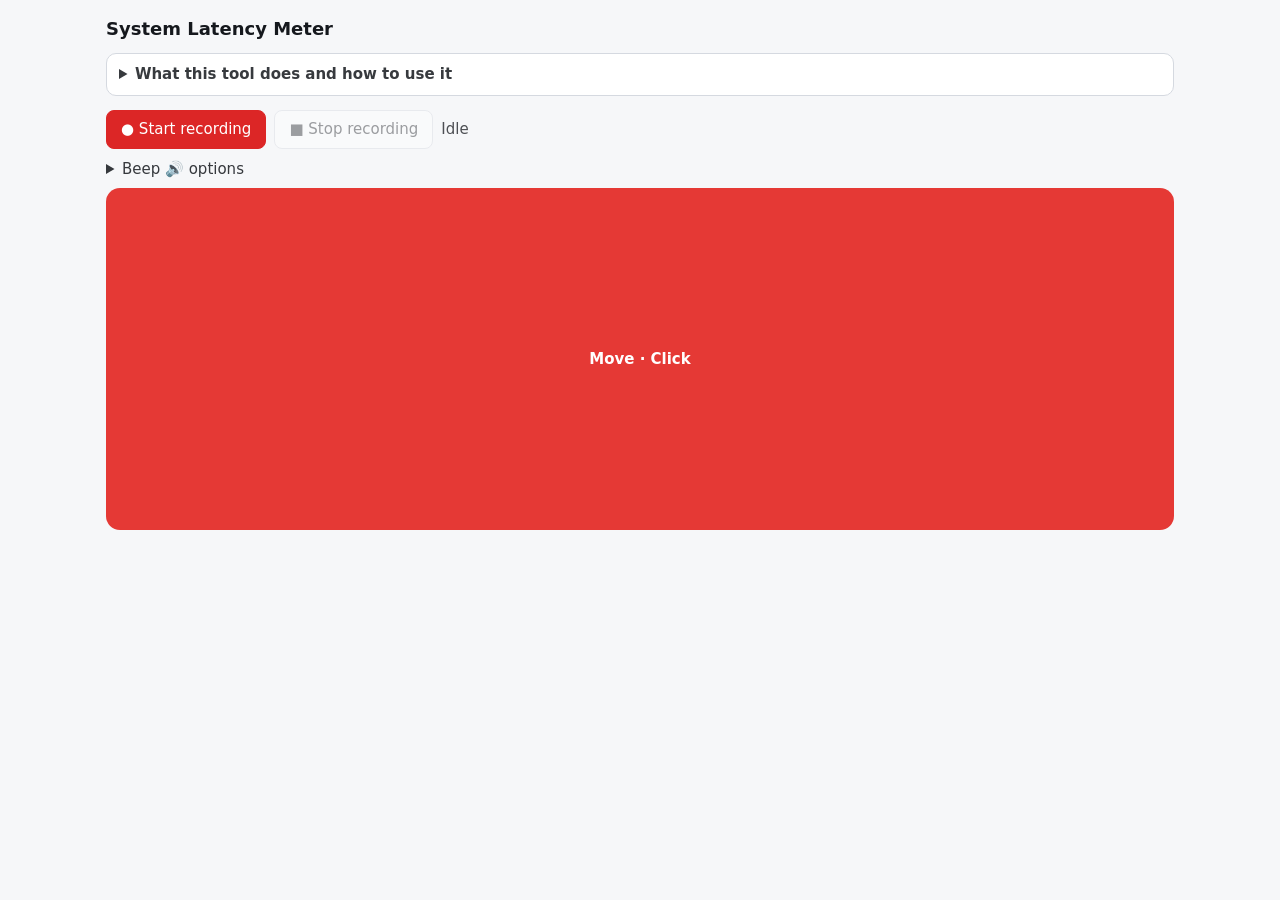
==== tools/system-latency-meter/index.html @ f1c5132c "readable code with comments" ====
<!doctype html>
<html lang="en">

<head>
  <meta charset="utf-8">
  <meta name="viewport" content="width=device-width, initial-scale=1, viewport-fit=cover">
  <title>Latency Meter</title>
  <style>
    :root {
      --bg: #f6f7f9;
      --fg: #15181d;
      --panel: #fff;
      --line: #d5d9e0;
      --wave: #1d4ed8;
      --grid: #e3e6eb;
      box-sizing: border-box;
      padding-top: env(safe-area-inset-top, 0px);
      padding-bottom: env(safe-area-inset-bottom, 0px)
    }

    @media (prefers-color-scheme:dark) {
      :root:not([data-theme="light"]) {
        --bg: #101216;
        --fg: #e8eaee;
        --panel: #181b21;
        --line: #2c313a;
        --wave: #6ea8ff;
        --grid: #242830
      }
    }

    :root[data-theme="dark"] {
      --bg: #101216;
      --fg: #e8eaee;
      --panel: #181b21;
      --line: #2c313a;
      --wave: #6ea8ff;
      --grid: #242830
    }

    * {
      box-sizing: border-box
    }

    body {
      margin: 0;
      background: var(--bg);
      color: var(--fg);
      font: 15px/1.4 system-ui, -apple-system, "Segoe UI", Roboto, sans-serif;
      padding: 16px;
      max-width: 1100px;
      margin-inline: auto
    }

    h1 {
      font-size: 18px;
      margin: 0 0 12px
    }

    .row {
      display: flex;
      flex-wrap: wrap;
      gap: 8px;
      align-items: center;
      margin: 10px 0
    }

    button {
      font: inherit;
      padding: 8px 14px;
      border-radius: 8px;
      border: 1px solid var(--line);
      background: var(--panel);
      color: var(--fg);
      cursor: pointer
    }

    button:disabled {
      opacity: .4;
      cursor: default
    }

    #rec {
      background: #dc2626;
      color: #fff;
      border-color: #dc2626
    }

    #stat {
      opacity: .75
    }

    #box {
      height: 38vh;
      min-height: 180px;
      border-radius: 14px;
      display: flex;
      align-items: center;
      justify-content: center;
      font-weight: 600;
      color: #fff;
      user-select: none;
      touch-action: none;
      cursor: crosshair;
      background: #e53935
    }

    #box[data-s=blue] {
      background: #1e66f5
    }

    #box[data-s=green] {
      background: #2e9e4a
    }

    #res {
      display: none;
      margin-top: 18px
    }

    #wrap {
      background: var(--panel);
      border: 1px solid var(--line);
      border-radius: 10px;
      overflow: hidden
    }

    #cv {
      width: 100%;
      height: 300px;
      display: block;
      touch-action: none;
      cursor: grab
    }

    #sb {
      position: relative;
      height: 16px;
      background: var(--grid);
      border-radius: 8px;
      margin-top: 8px;
      touch-action: none
    }

    #th {
      position: absolute;
      top: 0;
      bottom: 0;
      background: var(--wave);
      border-radius: 8px;
      opacity: .8;
      min-width: 14px;
      cursor: grab
    }

    #delta {
      font-size: 26px;
      font-weight: 700;
      font-variant-numeric: tabular-nums
    }

    .sm {
      opacity: .75;
      font-variant-numeric: tabular-nums
    }

    details {
      margin: 8px 0
    }

    summary {
      cursor: pointer;
      opacity: .85
    }

    #guide {
      margin: 0 0 14px;
      padding: 10px 12px;
      border: 1px solid var(--line);
      border-radius: 10px;
      background: var(--panel)
    }

    #guide summary {
      font-weight: 600
    }

    #guide p {
      margin: 10px 0
    }

    #guide ol {
      margin: 8px 0 0;
      padding-left: 24px
    }

    #guide li {
      margin: 8px 0
    }

    .advanced-note {
      margin: 6px 0 6px 8px;
      padding-left: 10px;
      border-left: 2px solid var(--line);
      color: var(--fg);
      opacity: .65;
      font-size: .94em
    }

    label {
      display: flex;
      gap: 6px;
      align-items: center
    }

    input {
      font: inherit;
      width: 90px;
      padding: 6px;
      border-radius: 6px;
      border: 1px solid var(--line);
      background: var(--panel);
      color: var(--fg)
    }
  </style>
</head>

<body>
  <h1>System Latency Meter</h1>
  <details id="guide">
    <summary>What this tool does and how to use it</summary>
    <p>This tool helps you manually measure the time from a mouse click 🖱️ to the beep 🔊 produced when the system
      registers that click. It records both sounds through your microphone. On the waveform, place <strong>M</strong> at the start of
      the <strong>M</strong>ouse click 🖱️ sound and <strong>B</strong> at the start of the <strong>B</strong>eep 🔊 sound; the result shows the elapsed time, adjusted
      for any beep 🔊 delay you set.</p>
    <ol>
      <li>Take your headset off.</li>
      <li>Place your headset's microphone as close as possible to the mouse 🖱️ button.</li>
      <li>Disable noise cancellation and similar audio processing in your microphone driver or software 
        (for example, SteelSeries GG) so the microphone picks up the mouse click 🖱️ sounds clearly.</li>
      <li>Turn up your headset volume enough for the microphone to clearly pick up the beep 🔊.</li>
      <li>Press <strong>Start recording</strong> and keep quiet.</li>
      <li>Click the large test area to trigger the beep 🔊. You can click more than once if you want to record several
        attempts.</li>
      <li>Press <strong>Stop recording</strong> to display the sound graph.</li>
      <li>Use the mouse wheel over the graph to zoom in or out. Move the yellow <strong>M</strong> bar to the beginning
        of the <strong>M</strong>ouse click 🖱️ sound, and the magenta <strong>B</strong> bar to the beginning of the <strong>B</strong>eep 🔊 sound. The
        measured latency appears below the graph.</li>
    </ol>
    <div class="advanced-note">Advanced: If the beep 🔊 is too short or long, adjust its duration in <strong>Beep 🔊
      options</strong>.</div>
    <div class="advanced-note">Advanced: If the click sound is too close to the beep 🔊, add a delay in <strong>Beep 🔊
      options</strong>. The tool subtracts this added delay from the displayed measurement.</div>
    <div class="advanced-note">Advanced: If the waveform is noisy, increase <strong>Zero sound below (% of peak)</strong>
      in <strong>Sound graph options</strong> to remove low-level microphone noise.</div>
  </details>
  <div class="row"><button id="rec">● Start recording</button><button id="stop" disabled>■ Stop recording</button><span
      id="stat">Idle</span></div>
  <details id="adv">
    <summary>Beep 🔊 options</summary>
    <div class="row">
      <label>Frequency (Hz) <input id="freq" type="number" value="2500" min="20" max="20000"></label>
      <label>Duration (ms) <input id="dur" type="number" value="80" min="1"></label>
      <label>Delay after click (ms) <input id="dly" type="number" value="0" min="0" step="any" oninput="draw()"></label>
    </div>
  </details>
  <div id="box" data-s="red">Move · Click</div>
  <div id="res">
    <div class="row"><button id="zi">Zoom +</button><button id="zo">Zoom −</button><button id="fit">Fit
        all</button><button id="play">▶ Play between bars</button>
      <span class="sm">Wheel = zoom · drag empty area = pan · drag M/B bars</span>
    </div>
    <details id="gopt">
      <summary>Sound graph options</summary>
      <div class="row">
        <label>Shift [move, click] markers (ms) <input id="moff" type="number" value="0" step="any"
            oninput="draw()"></label>
        <label>Zero sound below (% of peak) <input id="thr" type="number" value="0" min="0" max="100" step="0.1"
            oninput="applyThr()"></label>
      </div>
    </details>
    <div id="wrap"><canvas id="cv"></canvas></div>
    <div id="sb">
      <div id="th"></div>
    </div>
    <div class="row"><span id="delta">0 ms</span><span class="sm" id="info"></span></div>
    <div class="sm">Markers: green = mouse click 🖱️ (beep 🔊 command), blue = movement start, purple = scheduled beep 🔊
      (when a delay is set). The beep 🔊 should appear in the waveform after the green marker.</div>
  </div>
  <script>
    // Shortcuts for DOM lookups and keeping a value within a range.
    const byId = id => document.getElementById(id);
    const clamp = (value, min, max) => Math.min(max, Math.max(min, value));

    // Audio capture state.
    let audioContext;
    let microphoneStream;
    let recorderNode;
    let microphoneSource;
    let silentOutput;
    let audioChunks = [];
    let eventMarkers = [];
    let recordingStartTime = 0;
    let isRecording = false;

    // Recorded waveform and graph state. Marker positions are sample indexes.
    let originalSamples;
    let displayedSamples;
    let sampleCount = 0;
    let sampleRate = 48000;
    let peakAmplitude = 1;
    let visibleStart = 0;
    let visibleLength = 1;
    let mouseMarker = 0;
    let beepMarker = 0;
    let activeDrag = null;
    let previousPointerX = 0;
    let playbackSource = null;

    // Frequently used page elements.
    const testArea = byId('box');
    const canvas = byId('cv');
    const canvasContext = canvas.getContext('2d');
    const scrollbar = byId('sb');
    const scrollbarThumb = byId('th');

    // Reuse one interactive AudioContext for recording, the beep, and playback.
    const getAudioContext = () => audioContext || (
      audioContext = new AudioContext({ latencyHint: 'interactive' })
    );

    // Parse a non-negative numeric input, falling back when it is blank or invalid.
    const getNonNegativeInput = (id, fallback) => {
      const value = parseFloat(byId(id).value);
      return value >= 0 ? value : fallback;
    };

    /* ---------- test area and beep ---------- */
    let isPointerPressed = false;
    let pointerIdleTimeout;

    const setTestAreaState = state => {
      testArea.dataset.s = state;
    };

    // Convert an event timestamp into seconds relative to the recording start.
    const getRecordingTime = event =>
      audioContext.currentTime -
      (performance.now() - event.timeStamp) / 1000 -
      recordingStartTime;

    function playBeep() {
      const context = getAudioContext();
      if (context.state !== 'running') {
        context.resume();
      }

      const oscillator = context.createOscillator();
      const gain = context.createGain();
      oscillator.type = 'square';
      oscillator.frequency.value = getNonNegativeInput('freq', 2500);
      gain.gain.value = 1;
      oscillator.connect(gain).connect(context.destination);

      // Schedule the beep after the optional delay and stop it after its duration.
      const beepStartTime =
        context.currentTime + getNonNegativeInput('dly', 0) / 1000;
      oscillator.start(beepStartTime);
      oscillator.stop(
        beepStartTime + getNonNegativeInput('dur', 80) / 1000
      );
      return beepStartTime;
    }

    testArea.addEventListener('pointerdown', event => {
      isPointerPressed = true;
      testArea.setPointerCapture(event.pointerId);
      setTestAreaState('green');
      playBeep();

      if (isRecording) {
        const clickTime = getRecordingTime(event);
        const delayMs = getNonNegativeInput('dly', 0);

        eventMarkers.push({
          time: clickTime,
          color: '#22a04b',
          label: 'click'
        });

        if (delayMs > 0) {
          eventMarkers.push({
            time: clickTime + delayMs / 1000,
            color: '#a855f7',
            label: 'beep'
          });
        }
      }
    });

    const releasePointer = () => {
      isPointerPressed = false;
      clearTimeout(pointerIdleTimeout);
      setTestAreaState('red');
    };

    testArea.addEventListener('pointerup', releasePointer);
    testArea.addEventListener('pointercancel', releasePointer);
    testArea.addEventListener('pointerleave', () => {
      if (!isPointerPressed) {
        releasePointer();
      }
    });

    testArea.addEventListener('pointermove', event => {
      if (isPointerPressed) {
        return;
      }

      // Mark the first movement in each movement streak, not every pointer event.
      if (testArea.dataset.s !== 'blue' && isRecording) {
        eventMarkers.push({
          time: getRecordingTime(event),
          color: '#3b82f6',
          label: 'move'
        });
      }

      setTestAreaState('blue');
      clearTimeout(pointerIdleTimeout);
      pointerIdleTimeout = setTimeout(() => {
        if (!isPointerPressed) {
          setTestAreaState('red');
        }
      }, 120);
    });

    /* ---------- microphone recording ---------- */
    // The worklet forwards audio in chunks and flushes its final partial chunk on request.
    const recorderWorkletCode = `
      class RecorderProcessor extends AudioWorkletProcessor {
        constructor() {
          super();
          this.buffer = new Float32Array(2048);
          this.bufferLength = 0;

          this.port.onmessage = () => {
            this.port.postMessage(this.buffer.slice(0, this.bufferLength));
            this.bufferLength = 0;
          };
        }

        process(inputs) {
          const channel = inputs[0][0];
          if (!channel) {
            return true;
          }

          for (let index = 0; index < channel.length; index++) {
            this.buffer[this.bufferLength++] = channel[index];

            if (this.bufferLength === this.buffer.length) {
              this.port.postMessage(this.buffer);
              this.buffer = new Float32Array(2048);
              this.bufferLength = 0;
            }
          }

          return true;
        }
      }

      registerProcessor('r', RecorderProcessor);
    `;

    byId('rec').onclick = async () => {
      try {
        microphoneStream = await navigator.mediaDevices.getUserMedia({
          audio: {
            echoCancellation: false,
            noiseSuppression: false,
            autoGainControl: false,
            channelCount: 1
          }
        });

        const context = getAudioContext();
        await context.resume();

        microphoneSource = context.createMediaStreamSource(microphoneStream);
        silentOutput = context.createGain();
        silentOutput.gain.value = 0;
        silentOutput.connect(context.destination);

        audioChunks = [];
        eventMarkers = [];

        try {
          const workletUrl = URL.createObjectURL(
            new Blob([recorderWorkletCode], { type: 'text/javascript' })
          );
          await context.audioWorklet.addModule(workletUrl);

          recorderNode = new AudioWorkletNode(context, 'r');
          recorderNode.port.onmessage = event => {
            audioChunks.push(event.data);
          };
        } catch (_) {
          // Use ScriptProcessorNode on browsers without AudioWorklet support.
          recorderNode = context.createScriptProcessor(1024, 1, 1);
          recorderNode.onaudioprocess = event => {
            audioChunks.push(
              new Float32Array(event.inputBuffer.getChannelData(0))
            );
          };
        }

        microphoneSource.connect(recorderNode);
        recorderNode.connect(silentOutput);

        recordingStartTime = context.currentTime;
        isRecording = true;
        byId('rec').disabled = true;
        byId('stop').disabled = false;
        byId('stat').textContent = 'Recording… move / click the box';
      } catch (error) {
        byId('stat').textContent = 'Mic error: ' + error.message;
      }
    };

    byId('stop').onclick = () => {
      isRecording = false;
      byId('stop').disabled = true;
      byId('stat').textContent = 'Processing…';

      // Ask the worklet to send any audio remaining in its partial buffer.
      if (recorderNode.port) {
        recorderNode.port.postMessage('flush');
      }

      setTimeout(() => {
        microphoneSource.disconnect();
        recorderNode.disconnect();
        microphoneStream.getTracks().forEach(track => track.stop());

        // Join captured chunks into one sample array for drawing and playback.
        sampleCount = audioChunks.reduce(
          (total, chunk) => total + chunk.length,
          0
        );
        originalSamples = displayedSamples = new Float32Array(sampleCount);

        let offset = 0;
        for (const chunk of audioChunks) {
          displayedSamples.set(chunk, offset);
          offset += chunk.length;
        }

        audioChunks = [];
        sampleRate = audioContext.sampleRate;

        // Peak amplitude is used to scale the waveform and the noise threshold.
        peakAmplitude = 1e-6;
        for (let index = 0; index < sampleCount; index++) {
          const amplitude = Math.abs(displayedSamples[index]);
          if (amplitude > peakAmplitude) {
            peakAmplitude = amplitude;
          }
        }

        visibleStart = 0;
        visibleLength = Math.max(sampleCount, 1);
        mouseMarker = sampleCount * 0.25;
        beepMarker = sampleCount * 0.75;
        applyThreshold();

        byId('res').style.display = 'block';
        byId('rec').disabled = false;
        byId('stat').textContent =
          (sampleCount / sampleRate).toFixed(2) + ' s recorded';
        drawGraph();
      }, 80);
    };

    /* ---------- waveform drawing and graph controls ---------- */
    function drawGraph() {
      if (!displayedSamples) {
        return;
      }

      const pixelRatio = devicePixelRatio || 1;
      const width = canvas.clientWidth;
      const height = canvas.clientHeight;

      // Scale the backing canvas for crisp rendering on high-density displays.
      if (
        canvas.width !== Math.round(width * pixelRatio) ||
        canvas.height !== Math.round(height * pixelRatio)
      ) {
        canvas.width = Math.round(width * pixelRatio);
        canvas.height = Math.round(height * pixelRatio);
      }
      canvasContext.setTransform(pixelRatio, 0, 0, pixelRatio, 0, 0);

      const styles = getComputedStyle(document.documentElement);
      const waveColor = styles.getPropertyValue('--wave');
      const gridColor = styles.getPropertyValue('--grid');
      const textColor = styles.getPropertyValue('--fg');
      canvasContext.clearRect(0, 0, width, height);

      // Convert sample amplitudes to vertical positions in the graph.
      const samplesPerPixel = visibleLength / width;
      const amplitudeScale = (height / 2 - 1) / peakAmplitude;
      const sampleToY = sample => height / 2 - sample * amplitudeScale;

      // Choose readable time-axis tick spacing for the current zoom level.
      const millisecondsPerPixel =
        samplesPerPixel / sampleRate * 1000;
      const targetTickSpacing = millisecondsPerPixel * 90;
      const powerOfTen = 10 ** Math.floor(Math.log10(targetTickSpacing));
      const tickStep =
        [1, 2, 5, 10].find(multiplier =>
          multiplier * powerOfTen >= targetTickSpacing
        ) * powerOfTen;
      const decimalPlaces =
        tickStep < 1 ? Math.ceil(-Math.log10(tickStep)) : 0;
      const visibleStartMs = visibleStart / sampleRate * 1000;
      const visibleEndMs =
        (visibleStart + visibleLength) / sampleRate * 1000;

      canvasContext.font = '11px system-ui';
      canvasContext.textBaseline = 'bottom';
      canvasContext.lineWidth = 1;

      for (
        let tick = Math.ceil(visibleStartMs / tickStep);
        tick * tickStep <= visibleEndMs;
        tick++
      ) {
        const timeMs = tick * tickStep;
        const x = Math.round(
          (timeMs * sampleRate / 1000 - visibleStart) / samplesPerPixel
        ) + 0.5;

        canvasContext.strokeStyle = gridColor;
        canvasContext.beginPath();
        canvasContext.moveTo(x, 0);
        canvasContext.lineTo(x, height);
        canvasContext.stroke();

        canvasContext.fillStyle = textColor;
        canvasContext.globalAlpha = 0.6;
        canvasContext.fillText(
          timeMs.toFixed(decimalPlaces) + ' ms',
          x + 3,
          height - 2
        );
        canvasContext.globalAlpha = 1;
      }

      canvasContext.strokeStyle = gridColor;
      canvasContext.beginPath();
      canvasContext.moveTo(0, height / 2);
      canvasContext.lineTo(width, height / 2);
      canvasContext.stroke();

      // At wide zoom levels, draw each pixel's min/max to preserve audio peaks.
      canvasContext.strokeStyle = waveColor;
      canvasContext.fillStyle = waveColor;
      if (samplesPerPixel > 2) {
        for (let x = 0; x < width; x++) {
          const firstSample = Math.max(
            0,
            Math.floor(visibleStart + x * samplesPerPixel)
          );
          const endSample = Math.min(
            sampleCount,
            Math.floor(visibleStart + (x + 1) * samplesPerPixel)
          );
          if (endSample <= firstSample) {
            continue;
          }

          let minSample = 1e9;
          let maxSample = -1e9;
          for (let index = firstSample; index < endSample; index++) {
            const value = displayedSamples[index];
            if (value < minSample) minSample = value;
            if (value > maxSample) maxSample = value;
          }

          canvasContext.fillRect(
            x,
            sampleToY(maxSample),
            1,
            Math.max(1, sampleToY(minSample) - sampleToY(maxSample))
          );
        }
      } else {
        // At close zoom levels, draw individual sample points as a line.
        canvasContext.beginPath();
        let isFirstPoint = true;
        const endSample = Math.min(
          sampleCount - 1,
          Math.ceil(visibleStart + visibleLength)
        );

        for (
          let index = Math.max(0, Math.floor(visibleStart) - 1);
          index <= endSample;
          index++
        ) {
          const x = (index - visibleStart) / samplesPerPixel;
          const y = sampleToY(displayedSamples[index]);

          if (isFirstPoint) {
            canvasContext.moveTo(x, y);
            isFirstPoint = false;
          } else {
            canvasContext.lineTo(x, y);
          }
        }
        canvasContext.stroke();

        // Show sample dots when zoomed in far enough to inspect individual samples.
        if (samplesPerPixel < 0.25) {
          for (
            let index = Math.max(0, Math.floor(visibleStart));
            index <= endSample;
            index++
          ) {
            const x = (index - visibleStart) / samplesPerPixel;
            canvasContext.fillRect(
              x - 2,
              sampleToY(displayedSamples[index]) - 2,
              4,
              4
            );
          }
        }
      }

      // Draw movement/click event markers recorded alongside the audio.
      canvasContext.textBaseline = 'top';
      const markerOffsetMs = parseFloat(byId('moff').value) || 0;
      for (const marker of eventMarkers) {
        const x =
          ((marker.time + markerOffsetMs / 1000) * sampleRate - visibleStart) /
          samplesPerPixel;
        if (x < 0 || x > width) {
          continue;
        }

        canvasContext.strokeStyle = marker.color;
        canvasContext.fillStyle = marker.color;
        canvasContext.setLineDash([4, 3]);
        canvasContext.beginPath();
        canvasContext.moveTo(x, 0);
        canvasContext.lineTo(x, height);
        canvasContext.stroke();
        canvasContext.setLineDash([]);
        canvasContext.fillText(marker.label, x + 3, 16);
      }

      // Highlight the measured interval and draw the draggable M and B markers.
      const mouseMarkerX = (mouseMarker - visibleStart) / samplesPerPixel;
      const beepMarkerX = (beepMarker - visibleStart) / samplesPerPixel;
      canvasContext.fillStyle = '#f59e0b';
      canvasContext.globalAlpha = 0.12;
      canvasContext.fillRect(
        Math.min(mouseMarkerX, beepMarkerX),
        0,
        Math.abs(beepMarkerX - mouseMarkerX),
        height
      );
      canvasContext.globalAlpha = 1;
      canvasContext.lineWidth = 2;
      canvasContext.font = 'bold 11px system-ui';

      for (const [x, color, label] of [
        [mouseMarkerX, '#f59e0b', 'M'],
        [beepMarkerX, '#ec4899', 'B']
      ]) {
        canvasContext.strokeStyle = color;
        canvasContext.fillStyle = color;
        canvasContext.beginPath();
        canvasContext.moveTo(x, 0);
        canvasContext.lineTo(x, height);
        canvasContext.stroke();
        canvasContext.fillRect(x - 9, 0, 18, 14);
        canvasContext.fillStyle = '#000';
        canvasContext.fillText(label, x - 3, 2);
      }
      canvasContext.lineWidth = 1;

      // Report the interval after subtracting any configured beep delay.
      const elapsedMs =
        Math.abs(beepMarker - mouseMarker) / sampleRate * 1000;
      const beepDelayMs = getNonNegativeInput('dly', 0);
      byId('delta').textContent = beepDelayMs
        ? elapsedMs.toFixed(3) + ' − ' + beepDelayMs + ' = ' +
          (elapsedMs - beepDelayMs).toFixed(3) + ' ms'
        : elapsedMs.toFixed(3) + ' ms';

      byId('info').textContent =
        'M ' + (mouseMarker / sampleRate * 1000).toFixed(3) +
        ' ms · B ' + (beepMarker / sampleRate * 1000).toFixed(3) +
        ' ms · ' + sampleRate + ' Hz · view ' +
        (visibleLength / sampleRate * 1000).toFixed(2) + ' ms';

      // Reflect the visible portion of the recording in the scrollbar thumb.
      scrollbarThumb.style.left = visibleStart / sampleCount * 100 + '%';
      scrollbarThumb.style.width = visibleLength / sampleCount * 100 + '%';
    }

    // Keep the visible sample range inside the recording and redraw the graph.
    const updateView = () => {
      visibleLength = clamp(visibleLength, Math.min(20, sampleCount), sampleCount);
      visibleStart = clamp(visibleStart, 0, sampleCount - visibleLength);
      drawGraph();
    };

    // Zoom around a relative point so the sample under the pointer stays put.
    function zoomGraph(factor, anchorRatio) {
      const anchorSample = visibleStart + anchorRatio * visibleLength;
      visibleLength = clamp(
        visibleLength * factor,
        Math.min(20, sampleCount),
        sampleCount
      );
      visibleStart = anchorSample - anchorRatio * visibleLength;
      updateView();
    }

    canvas.addEventListener('wheel', event => {
      event.preventDefault();
      if (!displayedSamples) {
        return;
      }

      zoomGraph(
        event.deltaY < 0 ? 0.8 : 1.25,
        event.offsetX / canvas.clientWidth
      );
    }, { passive: false });

    canvas.addEventListener('pointerdown', event => {
      const samplesPerPixel = visibleLength / canvas.clientWidth;
      const pointerX = event.offsetX;
      canvas.setPointerCapture(event.pointerId);
      previousPointerX = pointerX;

      const distanceToMouseMarker = Math.abs(
        pointerX - (mouseMarker - visibleStart) / samplesPerPixel
      );
      const distanceToBeepMarker = Math.abs(
        pointerX - (beepMarker - visibleStart) / samplesPerPixel
      );

      // Grab a marker when nearby; otherwise pan the waveform.
      activeDrag = Math.min(distanceToMouseMarker, distanceToBeepMarker) < 10
        ? (distanceToMouseMarker <= distanceToBeepMarker ? 'mouse' : 'beep')
        : 'pan';

      if (activeDrag === 'pan') {
        canvas.style.cursor = 'grabbing';
      }
    });

    canvas.addEventListener('pointermove', event => {
      const samplesPerPixel = visibleLength / canvas.clientWidth;
      const pointerX = event.offsetX;

      if (!activeDrag) {
        const nearMarker = Math.min(
          Math.abs(pointerX - (mouseMarker - visibleStart) / samplesPerPixel),
          Math.abs(pointerX - (beepMarker - visibleStart) / samplesPerPixel)
        ) < 10;
        canvas.style.cursor = nearMarker ? 'ew-resize' : 'grab';
        return;
      }

      if (activeDrag === 'pan') {
        visibleStart -= (pointerX - previousPointerX) * samplesPerPixel;
        previousPointerX = pointerX;
        updateView();
        return;
      }

      const markerSample = clamp(
        visibleStart + pointerX * samplesPerPixel,
        0,
        sampleCount
      );
      if (activeDrag === 'mouse') {
        mouseMarker = markerSample;
      } else {
        beepMarker = markerSample;
      }
      drawGraph();
    });

    const endGraphDrag = () => {
      activeDrag = null;
      canvas.style.cursor = 'grab';
    };
    canvas.addEventListener('pointerup', endGraphDrag);
    canvas.addEventListener('pointercancel', endGraphDrag);

    byId('zi').onclick = () => zoomGraph(0.5, 0.5);
    byId('zo').onclick = () => zoomGraph(2, 0.5);
    byId('fit').onclick = () => {
      visibleStart = 0;
      visibleLength = sampleCount;
      updateView();
    };

    // Zero samples whose amplitude falls below the chosen percentage of the peak.
    function applyThreshold() {
      if (!originalSamples) {
        return;
      }

      const threshold =
        getNonNegativeInput('thr', 0) / 100 * peakAmplitude;
      displayedSamples = threshold > 0
        ? originalSamples.map(value =>
          value < threshold && value > -threshold ? 0 : value
        )
        : originalSamples;
      drawGraph();
    }

    /* ---------- horizontal scrollbar ---------- */
    let scrollbarPointerOffset = 0;
    let isScrollbarDragging = false;

    const moveScrollbarToPointer = event => {
      const bounds = scrollbar.getBoundingClientRect();
      visibleStart =
        (event.clientX - bounds.left - scrollbarPointerOffset) /
        bounds.width * sampleCount;
      updateView();
    };

    scrollbar.addEventListener('pointerdown', event => {
      isScrollbarDragging = true;
      scrollbar.setPointerCapture(event.pointerId);

      const thumbBounds = scrollbarThumb.getBoundingClientRect();
      scrollbarPointerOffset = event.target === scrollbarThumb
        ? event.clientX - thumbBounds.left
        : thumbBounds.width / 2;
      moveScrollbarToPointer(event);
    });

    scrollbar.addEventListener('pointermove', event => {
      if (isScrollbarDragging) {
        moveScrollbarToPointer(event);
      }
    });
    scrollbar.addEventListener('pointerup', () => {
      isScrollbarDragging = false;
    });

    // Redraw on layout or system color-scheme changes.
    new ResizeObserver(drawGraph).observe(canvas);
    matchMedia('(prefers-color-scheme:dark)').addEventListener(
      'change',
      drawGraph
    );

    /* ---------- playback between markers ---------- */
    byId('play').onclick = () => {
      if (playbackSource) {
        playbackSource.stop();
        return;
      }

      const firstSample = Math.floor(Math.min(mouseMarker, beepMarker));
      const endSample = Math.ceil(Math.max(mouseMarker, beepMarker));
      if (endSample - firstSample < 2) {
        return;
      }

      const context = getAudioContext();
      const buffer = context.createBuffer(
        1,
        endSample - firstSample,
        sampleRate
      );
      buffer.copyToChannel(
        displayedSamples.subarray(firstSample, endSample),
        0
      );

      const source = context.createBufferSource();
      source.buffer = buffer;
      source.connect(context.destination);
      source.onended = () => {
        playbackSource = null;
        byId('play').textContent = '▶ Play between bars';
      };

      playbackSource = source;
      byId('play').textContent = '■ Stop playback';
      context.resume();
      source.start();
    };
  </script>
</body>

</html>
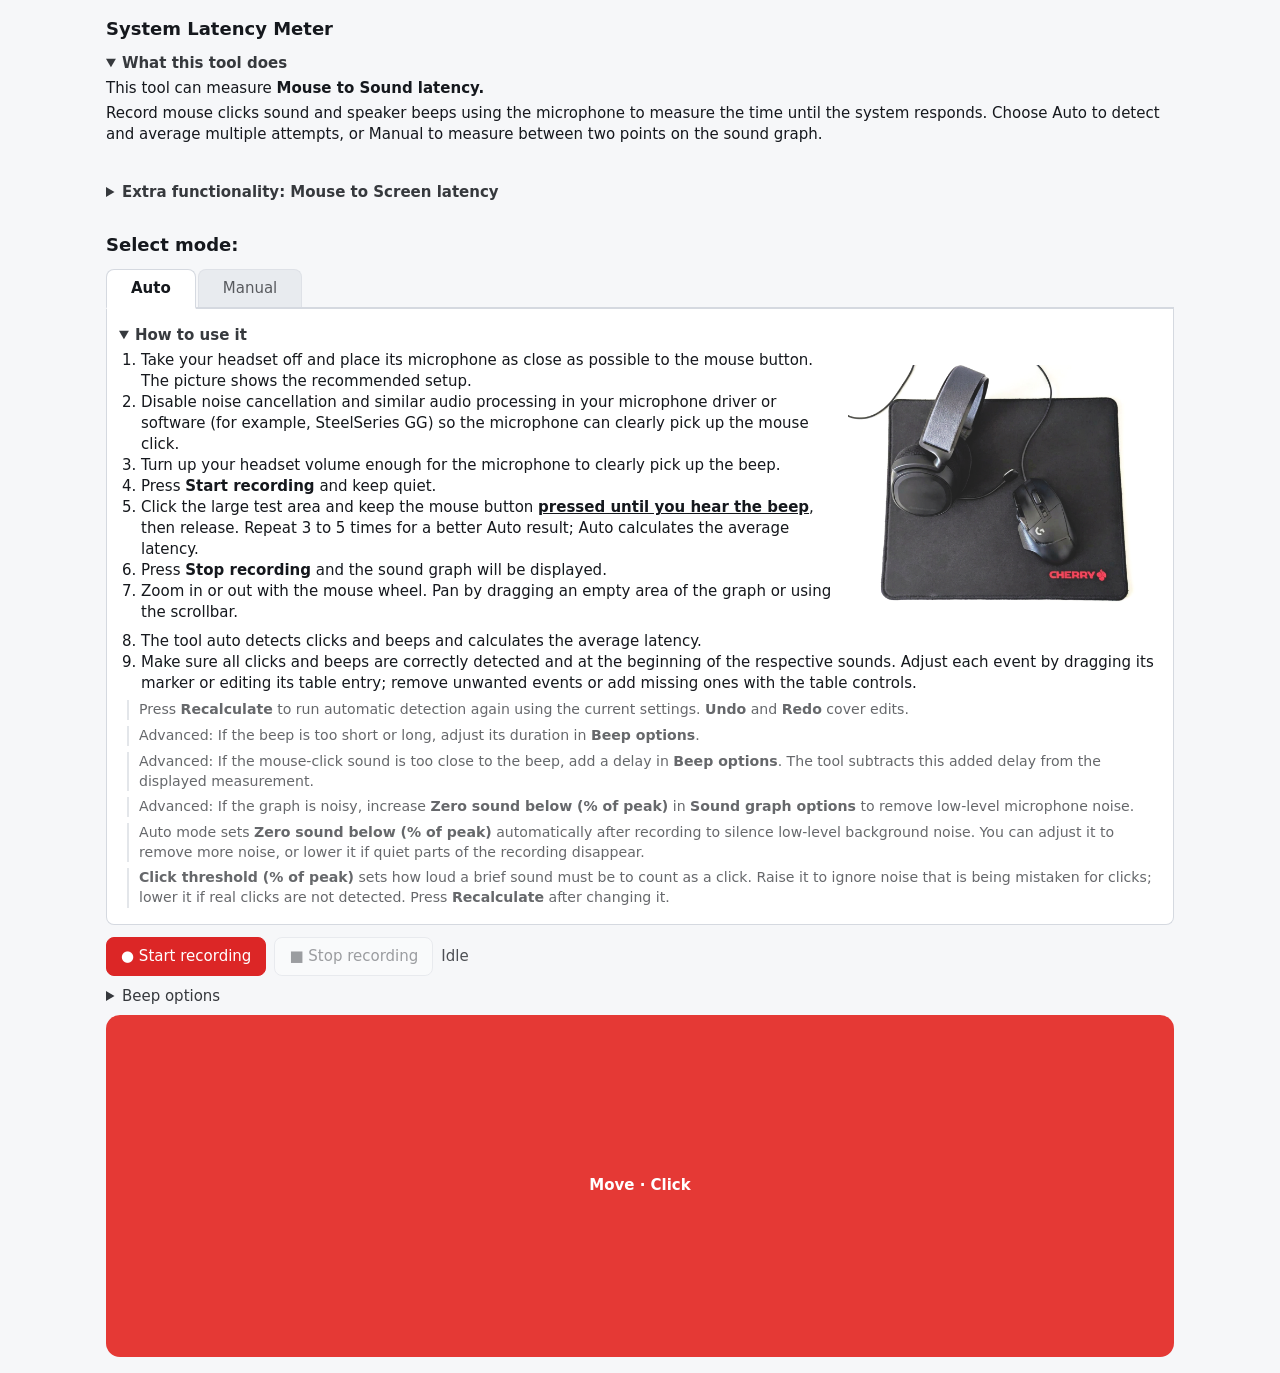
==== commit 2d11c592: "Added auto mode, and new user instructions, added extra functionality with small calculator" ====
--- a/tools/system-latency-meter/index.html
+++ b/tools/system-latency-meter/index.html
@@ -173,40 +173,6 @@
       opacity: .85
     }
 
-    #guide {
-      margin: 0 0 14px;
-      padding: 10px 12px;
-      border: 1px solid var(--line);
-      border-radius: 10px;
-      background: var(--panel)
-    }
-
-    #guide summary {
-      font-weight: 600
-    }
-
-    #guide p {
-      margin: 10px 0
-    }
-
-    #guide ol {
-      margin: 8px 0 0;
-      padding-left: 24px
-    }
-
-    #guide li {
-      margin: 8px 0
-    }
-
-    .advanced-note {
-      margin: 6px 0 6px 8px;
-      padding-left: 10px;
-      border-left: 2px solid var(--line);
-      color: var(--fg);
-      opacity: .65;
-      font-size: .94em
-    }
-
     label {
       display: flex;
       gap: 6px;
@@ -222,53 +188,293 @@
       background: var(--panel);
       color: var(--fg)
     }
+
+    /* intro text + Auto/Manual tabs */
+    h2 {
+      font-size: 15px;
+      margin: 16px 0 4px
+    }
+
+    p {
+      margin: 4px 0
+    }
+
+    ol {
+      margin: 4px 0;
+      padding-left: 22px
+    }
+
+    .advanced-note {
+      margin: 6px 0 6px 8px;
+      padding-left: 10px;
+      border-left: 2px solid var(--line);
+      opacity: .65;
+      font-size: .94em
+    }
+
+    .how-to-layout {
+      display: grid;
+      grid-template-columns: minmax(0, 1fr) minmax(180px, 30%);
+      gap: 16px;
+      align-items: center
+    }
+
+    .setup-image {
+      display: block;
+      width: 100%;
+      height: auto;
+      border-radius: 8px
+    }
+
+    @media (max-width: 600px) {
+      .how-to-layout {
+        grid-template-columns: 1fr
+      }
+
+      .setup-image {
+        max-width: 320px;
+        margin: 0 auto
+      }
+    }
+
+    .tabs {
+      display: flex;
+      align-items: flex-end;
+      gap: 2px;
+      margin: 10px 0 0;
+      border-bottom: 2px solid var(--line)
+    }
+
+    .tab {
+      border-radius: 8px 8px 0 0;
+      border-bottom: none;
+      margin-bottom: 0;
+      padding: 8px 24px;
+      background: var(--grid);
+      opacity: .7
+    }
+
+    .tabpanel {
+      border: 1px solid var(--line);
+      border-top: none;
+      border-radius: 0 0 8px 8px;
+      padding: 8px 12px;
+      background: var(--panel);
+      margin-bottom: 12px
+    }
+
+    summary b {
+      font-size: 15px
+    }
+
+    .tab[aria-selected=true] {
+      background: var(--panel);
+      opacity: 1;
+      font-weight: 600;
+      margin-bottom: -2px;
+      border-bottom: 2px solid var(--panel)
+    }
+
+    /* the body's data-mode attribute decides which parts are visible */
+    body[data-mode=auto] .manual-only,
+    body[data-mode=manual] .auto-only {
+      display: none
+    }
+
+    /* table of detected events */
+    table {
+      width: 100%;
+      border-collapse: collapse;
+      font-variant-numeric: tabular-nums;
+      margin-top: 8px
+    }
+
+    th,
+    td {
+      padding: 4px 8px;
+      border-bottom: 1px solid var(--line);
+      text-align: left
+    }
+
+    select {
+      font: inherit;
+      padding: 5px;
+      border-radius: 6px;
+      border: 1px solid var(--line);
+      background: var(--panel);
+      color: var(--fg)
+    }
+
+    .frame-calculator {
+      display: grid;
+      gap: 10px;
+      margin-top: 12px;
+      padding: 16px;
+      border: 1px solid var(--line);
+      border-radius: 10px;
+      background: var(--bg)
+    }
+
+    .frame-calculator label {
+      display: grid;
+      grid-template-columns: minmax(0, 1fr) minmax(120px, 220px);
+      gap: 16px;
+      align-items: center;
+      font-weight: 600
+    }
+
+    .frame-calculator input {
+      width: 100%;
+      min-height: 38px
+    }
+
+    .frame-calculator-actions {
+      display: flex;
+      justify-content: space-between;
+      align-items: center;
+      gap: 12px;
+      margin-top: 4px
+    }
+
+    .frame-calculator button {
+      min-height: 38px;
+      background: var(--wave);
+      color: #fff;
+      border-color: var(--wave)
+    }
+
+    #frame-result {
+      align-self: center;
+      font-size: 20px;
+      font-weight: 700;
+      font-variant-numeric: tabular-nums
+    }
+
+    #frame-speed-help {
+      display: block
+    }
+
+    @media (max-width: 480px) {
+      .frame-calculator label {
+        grid-template-columns: minmax(0, 1fr) minmax(90px, 120px);
+        gap: 8px;
+        font-size: 14px
+      }
+
+      .frame-calculator {
+        padding: 12px
+      }
+    }
   </style>
 </head>
 
-<body>
+<body data-mode="auto">
   <h1>System Latency Meter</h1>
-  <details id="guide">
-    <summary>What this tool does and how to use it</summary>
-    <p>This tool helps you manually measure the time from a mouse click 🖱️ to the beep 🔊 produced when the system
-      registers that click. It records both sounds through your microphone. On the waveform, place <strong>M</strong> at the start of
-      the <strong>M</strong>ouse click 🖱️ sound and <strong>B</strong> at the start of the <strong>B</strong>eep 🔊 sound; the result shows the elapsed time, adjusted
-      for any beep 🔊 delay you set.</p>
+  <details open>
+    <summary><b>What this tool does</b></summary>
+    <p>This tool can measure <b>Mouse to Sound latency.</b></p>
+    <p>Record mouse clicks sound and speaker beeps using the microphone to measure the time until the system responds.
+      Choose Auto to detect and average multiple attempts, or Manual to measure between two points on the sound graph.
+    </p>
+  </details>
+  <br>
+  <details close>
+    <summary><b>Extra functionality: Mouse to Screen latency</b></summary>
+    <p>This tool can be used to measure Mouse to Screen latency.</p>
+    <p>Using a high-speed camera (or a phone with slow-motion video), you can visually measure the time between the
+      mouse moving and the screen response.</p>
     <ol>
-      <li>Take your headset off.</li>
-      <li>Place your headset's microphone as close as possible to the mouse 🖱️ button.</li>
-      <li>Disable noise cancellation and similar audio processing in your microphone driver or software 
-        (for example, SteelSeries GG) so the microphone picks up the mouse click 🖱️ sounds clearly.</li>
-      <li>Turn up your headset volume enough for the microphone to clearly pick up the beep 🔊.</li>
-      <li>Press <strong>Start recording</strong> and keep quiet.</li>
-      <li>Click the large test area to trigger the beep 🔊. You can click more than once if you want to record several
-        attempts.</li>
-      <li>Press <strong>Stop recording</strong> to display the sound graph.</li>
-      <li>Use the mouse wheel over the graph to zoom in or out. Move the yellow <strong>M</strong> bar to the beginning
-        of the <strong>M</strong>ouse click 🖱️ sound, and the magenta <strong>B</strong> bar to the beginning of the <strong>B</strong>eep 🔊 sound. The
-        measured latency appears below the graph.</li>
+      <li>Record the screen with the high-speed camera while performing the mouse click.</li>
+      <li>Analyze the video frame by frame counting the frames between the mouse movement and the screen response.</li>
+      <li>Calculate the latency by dividing the number of frames by the camera's frame rate.</li>
     </ol>
-    <div class="advanced-note">Advanced: If the beep 🔊 is too short or long, adjust its duration in <strong>Beep 🔊
-      options</strong>.</div>
-    <div class="advanced-note">Advanced: If the click sound is too close to the beep 🔊, add a delay in <strong>Beep 🔊
-      options</strong>. The tool subtracts this added delay from the displayed measurement.</div>
-    <div class="advanced-note">Advanced: If the waveform is noisy, increase <strong>Zero sound below (% of peak)</strong>
-      in <strong>Sound graph options</strong> to remove low-level microphone noise.</div>
+    <div class="advanced-note">If the video is regular speed (not slow motion), enter <b>1</b> for
+      Slow-motion speed.
+    </div>
+    <div class="frame-calculator" aria-label="Mouse-to-screen latency calculator">
+      <label>Slow-motion speed (e.g. 1/8) <input id="frame-speed" type="text" value="1/8" inputmode="decimal"
+          aria-describedby="frame-speed-help"></label>
+      <label>Saved video frame rate (fps) <input id="frame-rate" type="number" value="30" min="0.001"
+          step="any"></label>
+      <label>Frames between movement and response <input id="frame-count" type="number" value="7" min="0"
+          step="any"></label>
+      <span class="sm" id="frame-speed-help">Latency (ms) = (frames ÷ saved fps) × slow-motion speed × 1000.
+        Enter 1 for regular-speed video; enter a fraction such as 1/8 for slow motion.</span>
+      <div class="frame-calculator-actions">
+        <output id="frame-result" aria-live="polite">29.167 ms</output>
+        <button id="frame-calculate" type="button">Calculate</button>
+      </div>
+    </div>
   </details>
+  <br>
+  <h1>Select mode:</h1>
+  <div class="tabs" role="tablist"><button class="tab" id="tab-auto" onclick="setMode('auto')">Auto</button><button
+      class="tab" id="tab-manual" onclick="setMode('manual')">Manual</button></div>
+  <div class="tabpanel">
+    <details open>
+      <summary><b>How to use it</b></summary>
+      <div class="how-to-layout">
+        <ol>
+          <li>Take your headset off and place its microphone as close as possible to the mouse button. The picture
+            shows the recommended setup.</li>
+          <li>Disable noise cancellation and similar audio processing in your microphone driver or software (for
+            example, SteelSeries GG) so the microphone can clearly pick up the mouse click.</li>
+          <li>Turn up your headset volume enough for the microphone to clearly pick up the beep.</li>
+          <li>Press <b>Start recording</b> and keep quiet.</li>
+          <li>Click the large test area and keep the mouse button <b><u>pressed until you hear the beep</u></b>, then
+            release.
+            Repeat 3 to 5 times for a better Auto result; Auto calculates the average latency.</li>
+          <li>Press <b>Stop recording</b> and the sound graph will be displayed.</li>
+          <li>Zoom in or out with the mouse wheel. Pan by dragging an empty area of the graph or using the
+            scrollbar.</li>
+        </ol>
+        <img class="setup-image" src="1.png" alt="Headset with its microphone positioned close to a mouse button">
+      </div>
+      <ol class="manual-only" start="8">
+        <li>Move the yellow <b>M</b> marker to the beginning of the <b>M</b>ouse click sound, then move the magenta
+          <b>B</b> marker to the beginning of the <b>B</b>eep sound. The measured latency appears below the graph.
+        </li>
+      </ol>
+      <ol class="auto-only" start="8">
+        <li>The tool auto detects clicks and beeps and calculates the average latency.</li>
+        <li>Make sure all clicks and beeps are correctly detected and at the beginning of the respective sounds.
+          Adjust each event by dragging its marker or editing its table entry; remove unwanted events or add missing
+          ones with the table controls.</li>
+      </ol>
+      <div class="advanced-note">Press <b>Recalculate</b> to run automatic detection again using the
+        current settings. <b>Undo</b> and <b>Redo</b> cover edits.
+      </div>
+      <div class="advanced-note">Advanced: If the beep is too short or long, adjust its duration in
+        <b>Beep options</b>.
+      </div>
+      <div class="advanced-note">Advanced: If the mouse-click sound is too close to the beep, add a
+        delay in <b>Beep options</b>. The tool subtracts this added delay from the displayed measurement.</div>
+      <div class="advanced-note">Advanced: If the graph is noisy, increase <b>Zero sound below (% of
+          peak)</b> in <b>Sound graph options</b> to remove low-level microphone noise.</div>
+      <div class="advanced-note auto-only">Auto mode sets <b>Zero sound below (% of peak)</b> automatically after
+        recording to silence low-level background noise. You can adjust it to remove more noise, or lower it if
+        quiet parts of the recording disappear.</div>
+      <div class="advanced-note auto-only"><b>Click threshold (% of peak)</b> sets how loud a brief sound must be
+        to count as a click. Raise it to ignore noise that is being mistaken for clicks; lower it if real clicks
+        are not detected. Press <b>Recalculate</b> after changing it.</div>
+    </details>
+  </div>
   <div class="row"><button id="rec">● Start recording</button><button id="stop" disabled>■ Stop recording</button><span
       id="stat">Idle</span></div>
   <details id="adv">
-    <summary>Beep 🔊 options</summary>
+    <summary>Beep options</summary>
     <div class="row">
       <label>Frequency (Hz) <input id="freq" type="number" value="2500" min="20" max="20000"></label>
-      <label>Duration (ms) <input id="dur" type="number" value="80" min="1"></label>
-      <label>Delay after click (ms) <input id="dly" type="number" value="0" min="0" step="any" oninput="draw()"></label>
+      <label>Duration (ms) <input id="dur" type="number" value="80" min="1" oninput="refresh()"></label>
+      <label>Delay after click (ms) <input id="dly" type="number" value="0" min="0" step="any"
+          oninput="refresh()"></label>
     </div>
   </details>
   <div id="box" data-s="red">Move · Click</div>
   <div id="res">
     <div class="row"><button id="zi">Zoom +</button><button id="zo">Zoom −</button><button id="fit">Fit
-        all</button><button id="play">▶ Play between bars</button>
-      <span class="sm">Wheel = zoom · drag empty area = pan · drag M/B bars</span>
+        all</button><button id="play" class="manual-only">▶ Play between bars</button>
+      <span class="sm">Wheel = zoom · drag empty area = pan · drag S/E bars</span>
     </div>
     <details id="gopt">
       <summary>Sound graph options</summary>
@@ -283,199 +489,172 @@
     <div id="sb">
       <div id="th"></div>
     </div>
-    <div class="row"><span id="delta">0 ms</span><span class="sm" id="info"></span></div>
-    <div class="sm">Markers: green = mouse click 🖱️ (beep 🔊 command), blue = movement start, purple = scheduled beep 🔊
-      (when a delay is set). The beep 🔊 should appear in the waveform after the green marker.</div>
+    <div class="row manual-only"><span id="delta">0 ms</span><span class="sm" id="info"></span></div>
+    <!-- Auto mode: detection settings, edit tools and the list of detected clicks and beeps -->
+    <div class="auto-only">
+      <div class="row"><label>Click threshold (% of peak) <input id="dthr" type="number" value="15" min="1"
+            max="100"></label>
+        <button onclick="recalc()">↻ Recalculate</button>
+        <button id="undo" onclick="undo()">↶ Undo</button><button id="redo" onclick="redo()">↷ Redo</button>
+        <button onclick="addEvent('click')">+ Click</button><button onclick="addEvent('beep')">+ Beep</button>
+      </div>
+      <div class="sm">Red = click (mouse down) · green = beep start, dashed line = beep end (comes from Duration, not
+        draggable). Drag a start line on the graph or edit the table. Remove a mouse-up click with ✕.</div>
+      <table>
+        <thead>
+          <tr>
+            <th>#</th>
+            <th>Event</th>
+            <th>Start (ms)</th>
+            <th>Delay after click (ms)</th>
+            <th></th>
+          </tr>
+        </thead>
+        <tbody id="rows"></tbody>
+        <tfoot id="avg"></tfoot>
+      </table>
+    </div>
+    <div class="sm">Dashed lines (shown when Delay after click is above 0): purple = click (moment the page received
+      the mouse click) · teal = scheduled beep (click + the Delay set in Beep options).</div>
   </div>
   <script>
-    // Shortcuts for DOM lookups and keeping a value within a range.
-    const byId = id => document.getElementById(id);
+    const $ = id => document.getElementById(id);
     const clamp = (value, min, max) => Math.min(max, Math.max(min, value));
 
-    // Audio capture state.
-    let audioContext;
-    let microphoneStream;
-    let recorderNode;
-    let microphoneSource;
-    let silentOutput;
-    let audioChunks = [];
-    let eventMarkers = [];
-    let recordingStartTime = 0;
-    let isRecording = false;
-
-    // Recorded waveform and graph state. Marker positions are sample indexes.
-    let originalSamples;
-    let displayedSamples;
-    let sampleCount = 0;
-    let sampleRate = 48000;
-    let peakAmplitude = 1;
-    let visibleStart = 0;
-    let visibleLength = 1;
-    let mouseMarker = 0;
-    let beepMarker = 0;
-    let activeDrag = null;
-    let previousPointerX = 0;
-    let playbackSource = null;
-
-    // Frequently used page elements.
-    const testArea = byId('box');
-    const canvas = byId('cv');
-    const canvasContext = canvas.getContext('2d');
-    const scrollbar = byId('sb');
-    const scrollbarThumb = byId('th');
-
-    // Reuse one interactive AudioContext for recording, the beep, and playback.
-    const getAudioContext = () => audioContext || (
-      audioContext = new AudioContext({ latencyHint: 'interactive' })
-    );
-
-    // Parse a non-negative numeric input, falling back when it is blank or invalid.
-    const getNonNegativeInput = (id, fallback) => {
-      const value = parseFloat(byId(id).value);
+    let ctx;
+    let stream;
+    let node;
+    let src;
+    let mute;
+    let chunks = [];
+    let marks = [];
+    let recStart = 0;
+    let recording = false;
+
+    let events = [];
+    let hist = [];
+    let future = [];
+    let evDrag = null;
+    let mode = 'auto';
+    let raw;
+    let data;
+    let N = 0;
+    let sr = 48000;
+    let peak = 1;
+    let vs = 0;
+    let vn = 1;
+    let A = 0;
+    let B = 0;
+    let drag = null;
+    let lastX = 0;
+    let playing = null;
+
+    const box = $('box');
+    const cv = $('cv');
+    const g = cv.getContext('2d');
+    const sb = $('sb');
+    const th = $('th');
+
+    const getCtx = () => ctx || (ctx = new AudioContext({ latencyHint: 'interactive' }));
+    const num = (id, fallback) => {
+      const value = parseFloat($(id).value);
       return value >= 0 ? value : fallback;
     };
 
-    /* ---------- test area and beep ---------- */
-    let isPointerPressed = false;
-    let pointerIdleTimeout;
-
-    const setTestAreaState = state => {
-      testArea.dataset.s = state;
-    };
-
-    // Convert an event timestamp into seconds relative to the recording start.
-    const getRecordingTime = event =>
-      audioContext.currentTime -
-      (performance.now() - event.timeStamp) / 1000 -
-      recordingStartTime;
-
-    function playBeep() {
-      const context = getAudioContext();
-      if (context.state !== 'running') {
-        context.resume();
-      }
+    /* ---------- test box ---------- */
+    let pressed = false, mt;
+    const setS = state => box.dataset.s = state;
+
+    // Convert the pointer event's timestamp to the recording's audio-clock timeline.
+    const evT = event =>
+      ctx.currentTime - (performance.now() - event.timeStamp) / 1000 - recStart;
+
+    function beep() {
+      const context = getCtx();
+      if (context.state !== 'running') context.resume();
 
       const oscillator = context.createOscillator();
       const gain = context.createGain();
       oscillator.type = 'square';
-      oscillator.frequency.value = getNonNegativeInput('freq', 2500);
+      oscillator.frequency.value = num('freq', 2500);
       gain.gain.value = 1;
       oscillator.connect(gain).connect(context.destination);
 
-      // Schedule the beep after the optional delay and stop it after its duration.
-      const beepStartTime =
-        context.currentTime + getNonNegativeInput('dly', 0) / 1000;
-      oscillator.start(beepStartTime);
-      oscillator.stop(
-        beepStartTime + getNonNegativeInput('dur', 80) / 1000
-      );
-      return beepStartTime;
-    }
-
-    testArea.addEventListener('pointerdown', event => {
-      isPointerPressed = true;
-      testArea.setPointerCapture(event.pointerId);
-      setTestAreaState('green');
-      playBeep();
-
-      if (isRecording) {
-        const clickTime = getRecordingTime(event);
-        const delayMs = getNonNegativeInput('dly', 0);
-
-        eventMarkers.push({
-          time: clickTime,
-          color: '#22a04b',
-          label: 'click'
-        });
-
-        if (delayMs > 0) {
-          eventMarkers.push({
-            time: clickTime + delayMs / 1000,
-            color: '#a855f7',
-            label: 'beep'
-          });
-        }
-      }
+      const start = context.currentTime + num('dly', 0) / 1000;
+      oscillator.start(start);
+      oscillator.stop(start + num('dur', 80) / 1000);
+      return start;
+    }
+
+    box.addEventListener('pointerdown', e => {
+      pressed = true;
+      box.setPointerCapture(e.pointerId);
+      setS('green');
+      beep();
+
+      if (recording) marks.push({ t: evT(e), c: '#a855f7', l: 'click' });
+    }); // Purple dashed line marks when the page received the pointer event.
+
+    const up = () => {
+      pressed = false;
+      clearTimeout(mt);
+      setS('red');
+    };
+
+    box.addEventListener('pointerup', up);
+    box.addEventListener('pointercancel', up);
+    box.addEventListener('pointerleave', () => {
+      if (!pressed) up();
     });
 
-    const releasePointer = () => {
-      isPointerPressed = false;
-      clearTimeout(pointerIdleTimeout);
-      setTestAreaState('red');
-    };
-
-    testArea.addEventListener('pointerup', releasePointer);
-    testArea.addEventListener('pointercancel', releasePointer);
-    testArea.addEventListener('pointerleave', () => {
-      if (!isPointerPressed) {
-        releasePointer();
-      }
-    });
-
-    testArea.addEventListener('pointermove', event => {
-      if (isPointerPressed) {
-        return;
-      }
-
-      // Mark the first movement in each movement streak, not every pointer event.
-      if (testArea.dataset.s !== 'blue' && isRecording) {
-        eventMarkers.push({
-          time: getRecordingTime(event),
-          color: '#3b82f6',
-          label: 'move'
-        });
-      }
-
-      setTestAreaState('blue');
-      clearTimeout(pointerIdleTimeout);
-      pointerIdleTimeout = setTimeout(() => {
-        if (!isPointerPressed) {
-          setTestAreaState('red');
-        }
+    box.addEventListener('pointermove', e => {
+      if (pressed) return;
+
+      setS('blue');
+      clearTimeout(mt);
+      mt = setTimeout(() => {
+        if (!pressed) setS('red');
       }, 120);
     });
 
-    /* ---------- microphone recording ---------- */
-    // The worklet forwards audio in chunks and flushes its final partial chunk on request.
-    const recorderWorkletCode = `
-      class RecorderProcessor extends AudioWorkletProcessor {
-        constructor() {
-          super();
-          this.buffer = new Float32Array(2048);
-          this.bufferLength = 0;
-
-          this.port.onmessage = () => {
-            this.port.postMessage(this.buffer.slice(0, this.bufferLength));
-            this.bufferLength = 0;
-          };
-        }
-
-        process(inputs) {
-          const channel = inputs[0][0];
-          if (!channel) {
-            return true;
-          }
-
-          for (let index = 0; index < channel.length; index++) {
-            this.buffer[this.bufferLength++] = channel[index];
-
-            if (this.bufferLength === this.buffer.length) {
-              this.port.postMessage(this.buffer);
-              this.buffer = new Float32Array(2048);
-              this.bufferLength = 0;
+    /* ---------- recording ---------- */
+    // Buffer audio in chunks so the main thread only receives occasional messages.
+    const WK = `
+         class RecorderProcessor extends AudioWorkletProcessor {
+            constructor() {
+               super();
+               this.buffer = new Float32Array(2048);
+               this.length = 0;
+               this.port.onmessage = () => this.flush();
             }
-          }
-
-          return true;
-        }
-      }
-
-      registerProcessor('r', RecorderProcessor);
-    `;
-
-    byId('rec').onclick = async () => {
+
+            flush() {
+               this.port.postMessage(this.buffer.slice(0, this.length));
+               this.length = 0;
+            }
+
+            process(inputs) {
+               const channel = inputs[0][0];
+               if (!channel) return true;
+
+               for (let i = 0; i < channel.length; i++) {
+                  this.buffer[this.length++] = channel[i];
+                  if (this.length === this.buffer.length) {
+                     this.port.postMessage(this.buffer);
+                     this.buffer = new Float32Array(2048);
+                     this.length = 0;
+                  }
+               }
+               return true;
+            }
+         }
+
+         registerProcessor('r', RecorderProcessor);
+      `;
+
+    $('rec').onclick = async () => {
       try {
-        microphoneStream = await navigator.mediaDevices.getUserMedia({
+        stream = await navigator.mediaDevices.getUserMedia({
           audio: {
             echoCancellation: false,
             noiseSuppression: false,
@@ -483,530 +662,738 @@
             channelCount: 1
           }
         });
-
-        const context = getAudioContext();
-        await context.resume();
-
-        microphoneSource = context.createMediaStreamSource(microphoneStream);
-        silentOutput = context.createGain();
-        silentOutput.gain.value = 0;
-        silentOutput.connect(context.destination);
-
-        audioChunks = [];
-        eventMarkers = [];
+        const c = getCtx();
+        await c.resume();
+
+        src = c.createMediaStreamSource(stream);
+        mute = c.createGain();
+        mute.gain.value = 0;
+        mute.connect(c.destination);
+        chunks = []; marks = [];
 
         try {
-          const workletUrl = URL.createObjectURL(
-            new Blob([recorderWorkletCode], { type: 'text/javascript' })
-          );
-          await context.audioWorklet.addModule(workletUrl);
-
-          recorderNode = new AudioWorkletNode(context, 'r');
-          recorderNode.port.onmessage = event => {
-            audioChunks.push(event.data);
-          };
+          await c.audioWorklet.addModule(URL.createObjectURL(new Blob([WK], { type: 'text/javascript' })));
+          node = new AudioWorkletNode(c, 'r'); node.port.onmessage = e => chunks.push(e.data);
         } catch (_) {
-          // Use ScriptProcessorNode on browsers without AudioWorklet support.
-          recorderNode = context.createScriptProcessor(1024, 1, 1);
-          recorderNode.onaudioprocess = event => {
-            audioChunks.push(
-              new Float32Array(event.inputBuffer.getChannelData(0))
-            );
-          };
-        }
-
-        microphoneSource.connect(recorderNode);
-        recorderNode.connect(silentOutput);
-
-        recordingStartTime = context.currentTime;
-        isRecording = true;
-        byId('rec').disabled = true;
-        byId('stop').disabled = false;
-        byId('stat').textContent = 'Recording… move / click the box';
-      } catch (error) {
-        byId('stat').textContent = 'Mic error: ' + error.message;
-      }
+          // Use ScriptProcessor on browsers without AudioWorklet support.
+          node = c.createScriptProcessor(1024, 1, 1); node.onaudioprocess = e => chunks.push(new Float32Array(e.inputBuffer.getChannelData(0)));
+        }
+
+        src.connect(node);
+        node.connect(mute);
+        recStart = c.currentTime;
+        recording = true;
+        $('rec').disabled = true; $('stop').disabled = false; $('stat').textContent = 'Recording… move / click the box';
+      } catch (err) { $('stat').textContent = 'Mic error: ' + err.message }
     };
 
-    byId('stop').onclick = () => {
-      isRecording = false;
-      byId('stop').disabled = true;
-      byId('stat').textContent = 'Processing…';
-
-      // Ask the worklet to send any audio remaining in its partial buffer.
-      if (recorderNode.port) {
-        recorderNode.port.postMessage('flush');
-      }
-
+    $('stop').onclick = () => {
+      recording = false;
+      $('stop').disabled = true;
+      $('stat').textContent = 'Processing…';
+
+      // Ask the worklet to send any samples left in its partial buffer.
+      if (node.port) node.port.postMessage('f');
       setTimeout(() => {
-        microphoneSource.disconnect();
-        recorderNode.disconnect();
-        microphoneStream.getTracks().forEach(track => track.stop());
-
-        // Join captured chunks into one sample array for drawing and playback.
-        sampleCount = audioChunks.reduce(
-          (total, chunk) => total + chunk.length,
-          0
-        );
-        originalSamples = displayedSamples = new Float32Array(sampleCount);
+        src.disconnect(); node.disconnect(); stream.getTracks().forEach(t => t.stop());
+        N = chunks.reduce((total, chunk) => total + chunk.length, 0);
+        raw = data = new Float32Array(N);
 
         let offset = 0;
-        for (const chunk of audioChunks) {
-          displayedSamples.set(chunk, offset);
+        for (const chunk of chunks) {
+          data.set(chunk, offset);
           offset += chunk.length;
         }
 
-        audioChunks = [];
-        sampleRate = audioContext.sampleRate;
-
-        // Peak amplitude is used to scale the waveform and the noise threshold.
-        peakAmplitude = 1e-6;
-        for (let index = 0; index < sampleCount; index++) {
-          const amplitude = Math.abs(displayedSamples[index]);
-          if (amplitude > peakAmplitude) {
-            peakAmplitude = amplitude;
-          }
-        }
-
-        visibleStart = 0;
-        visibleLength = Math.max(sampleCount, 1);
-        mouseMarker = sampleCount * 0.25;
-        beepMarker = sampleCount * 0.75;
-        applyThreshold();
-
-        byId('res').style.display = 'block';
-        byId('rec').disabled = false;
-        byId('stat').textContent =
-          (sampleCount / sampleRate).toFixed(2) + ' s recorded';
-        drawGraph();
+        chunks = [];
+        sr = ctx.sampleRate;
+        peak = 1e-6;
+        for (let i = 0; i < N; i++) {
+          const value = Math.abs(data[i]);
+          if (value > peak) peak = value;
+        }
+
+        vs = 0;
+        vn = Math.max(N, 1);
+        A = N * .25;
+        B = N * .75;
+        autoGate();
+        applyThr();
+        hist = [];
+        future = [];
+        detect();
+
+        $('res').style.display = 'block';
+        $('rec').disabled = false;
+        $('stat').textContent = (N / sr).toFixed(2) + ' s recorded';
+        draw();
       }, 80);
     };
 
-    /* ---------- waveform drawing and graph controls ---------- */
-    function drawGraph() {
-      if (!displayedSamples) {
-        return;
-      }
-
-      const pixelRatio = devicePixelRatio || 1;
-      const width = canvas.clientWidth;
-      const height = canvas.clientHeight;
-
-      // Scale the backing canvas for crisp rendering on high-density displays.
-      if (
-        canvas.width !== Math.round(width * pixelRatio) ||
-        canvas.height !== Math.round(height * pixelRatio)
-      ) {
-        canvas.width = Math.round(width * pixelRatio);
-        canvas.height = Math.round(height * pixelRatio);
-      }
-      canvasContext.setTransform(pixelRatio, 0, 0, pixelRatio, 0, 0);
+    /* ---------- graph ---------- */
+    function draw() {
+      if (!data) return;
+      const scale = devicePixelRatio || 1;
+      const width = cv.clientWidth;
+      const height = cv.clientHeight;
+
+      if (cv.width !== Math.round(width * scale) || cv.height !== Math.round(height * scale)) {
+        cv.width = Math.round(width * scale);
+        cv.height = Math.round(height * scale);
+      }
+
+      g.setTransform(scale, 0, 0, scale, 0, 0);
 
       const styles = getComputedStyle(document.documentElement);
-      const waveColor = styles.getPropertyValue('--wave');
-      const gridColor = styles.getPropertyValue('--grid');
-      const textColor = styles.getPropertyValue('--fg');
-      canvasContext.clearRect(0, 0, width, height);
-
-      // Convert sample amplitudes to vertical positions in the graph.
-      const samplesPerPixel = visibleLength / width;
-      const amplitudeScale = (height / 2 - 1) / peakAmplitude;
+      const wave = styles.getPropertyValue('--wave');
+      const grid = styles.getPropertyValue('--grid');
+      const fg = styles.getPropertyValue('--fg');
+      g.clearRect(0, 0, width, height);
+
+      const samplesPerPixel = vn / width;
+      const amplitudeScale = (height / 2 - 1) / peak;
       const sampleToY = sample => height / 2 - sample * amplitudeScale;
 
-      // Choose readable time-axis tick spacing for the current zoom level.
-      const millisecondsPerPixel =
-        samplesPerPixel / sampleRate * 1000;
-      const targetTickSpacing = millisecondsPerPixel * 90;
-      const powerOfTen = 10 ** Math.floor(Math.log10(targetTickSpacing));
-      const tickStep =
-        [1, 2, 5, 10].find(multiplier =>
-          multiplier * powerOfTen >= targetTickSpacing
-        ) * powerOfTen;
-      const decimalPlaces =
-        tickStep < 1 ? Math.ceil(-Math.log10(tickStep)) : 0;
-      const visibleStartMs = visibleStart / sampleRate * 1000;
-      const visibleEndMs =
-        (visibleStart + visibleLength) / sampleRate * 1000;
-
-      canvasContext.font = '11px system-ui';
-      canvasContext.textBaseline = 'bottom';
-      canvasContext.lineWidth = 1;
-
-      for (
-        let tick = Math.ceil(visibleStartMs / tickStep);
-        tick * tickStep <= visibleEndMs;
-        tick++
-      ) {
-        const timeMs = tick * tickStep;
-        const x = Math.round(
-          (timeMs * sampleRate / 1000 - visibleStart) / samplesPerPixel
-        ) + 0.5;
-
-        canvasContext.strokeStyle = gridColor;
-        canvasContext.beginPath();
-        canvasContext.moveTo(x, 0);
-        canvasContext.lineTo(x, height);
-        canvasContext.stroke();
-
-        canvasContext.fillStyle = textColor;
-        canvasContext.globalAlpha = 0.6;
-        canvasContext.fillText(
-          timeMs.toFixed(decimalPlaces) + ' ms',
-          x + 3,
-          height - 2
-        );
-        canvasContext.globalAlpha = 1;
-      }
-
-      canvasContext.strokeStyle = gridColor;
-      canvasContext.beginPath();
-      canvasContext.moveTo(0, height / 2);
-      canvasContext.lineTo(width, height / 2);
-      canvasContext.stroke();
-
-      // At wide zoom levels, draw each pixel's min/max to preserve audio peaks.
-      canvasContext.strokeStyle = waveColor;
-      canvasContext.fillStyle = waveColor;
+      // Choose a "nice" time-axis interval that stays readable at each zoom level.
+      const millisecondsPerPixel = samplesPerPixel / sr * 1000;
+      const targetStep = millisecondsPerPixel * 90;
+      const power = 10 ** Math.floor(Math.log10(targetStep));
+      const step = [1, 2, 5, 10].find(multiplier => multiplier * power >= targetStep) * power;
+      const decimals = step < 1 ? Math.ceil(-Math.log10(step)) : 0;
+      const startMs = vs / sr * 1000;
+      const endMs = (vs + vn) / sr * 1000;
+      g.font = '11px system-ui';
+      g.textBaseline = 'bottom';
+      g.lineWidth = 1;
+
+      for (let tick = Math.ceil(startMs / step); tick * step <= endMs; tick++) {
+        const time = tick * step;
+        const x = Math.round((time * sr / 1000 - vs) / samplesPerPixel) + .5;
+        g.strokeStyle = grid;
+        g.beginPath();
+        g.moveTo(x, 0);
+        g.lineTo(x, height);
+        g.stroke();
+
+        g.fillStyle = fg;
+        g.globalAlpha = .6;
+        g.fillText(time.toFixed(decimals) + ' ms', x + 3, height - 2);
+        g.globalAlpha = 1;
+      }
+      g.strokeStyle = grid;
+      g.beginPath();
+      g.moveTo(0, height / 2);
+      g.lineTo(width, height / 2);
+      g.stroke();
+
+      // At wide zoom levels, draw each pixel's sample range as a vertical envelope.
+      g.strokeStyle = wave;
+      g.fillStyle = wave;
       if (samplesPerPixel > 2) {
         for (let x = 0; x < width; x++) {
-          const firstSample = Math.max(
-            0,
-            Math.floor(visibleStart + x * samplesPerPixel)
-          );
-          const endSample = Math.min(
-            sampleCount,
-            Math.floor(visibleStart + (x + 1) * samplesPerPixel)
-          );
-          if (endSample <= firstSample) {
+          const firstSample = Math.max(0, Math.floor(vs + x * samplesPerPixel));
+          const endSample = Math.min(N, Math.floor(vs + (x + 1) * samplesPerPixel));
+          if (endSample <= firstSample) continue;
+
+          let min = 1e9;
+          let max = -1e9;
+          for (let i = firstSample; i < endSample; i++) {
+            const value = data[i];
+            if (value < min) min = value;
+            if (value > max) max = value;
+          }
+          g.fillRect(x, sampleToY(max), 1, Math.max(1, sampleToY(min) - sampleToY(max)));
+        }
+      } else {
+        // At close zoom levels, draw the waveform sample by sample.
+        g.beginPath();
+        let firstPoint = true;
+        const endSample = Math.min(N - 1, Math.ceil(vs + vn));
+        for (let i = Math.max(0, Math.floor(vs) - 1); i <= endSample; i++) {
+          const x = (i - vs) / samplesPerPixel;
+          const y = sampleToY(data[i]);
+          if (firstPoint) g.moveTo(x, y);
+          else g.lineTo(x, y);
+          firstPoint = false;
+        }
+        g.stroke();
+        if (samplesPerPixel < .25) {
+          for (let i = Math.max(0, Math.floor(vs)); i <= endSample; i++) {
+            g.fillRect((i - vs) / samplesPerPixel - 2, sampleToY(data[i]) - 2, 4, 4);
+          }
+        }
+      }
+
+      // Overlay pointer-event markers, detected sounds, and the manual comparison bars.
+      g.textBaseline = 'top';
+      for (const m of withDelay()) {
+        const markerOffset = (parseFloat($('moff').value) || 0) / 1000;
+        const x = ((m.t + markerOffset) * sr - vs) / samplesPerPixel;
+        if (x < 0 || x > width) continue;
+
+        g.strokeStyle = g.fillStyle = m.c;
+        g.setLineDash([4, 3]);
+        g.beginPath();
+        g.moveTo(x, 0);
+        g.lineTo(x, height);
+        g.stroke();
+        g.setLineDash([]);
+        g.fillText(m.l, x + 3, 16);
+      }
+
+      drawDetections(samplesPerPixel, width, height);
+
+      const startX = (A - vs) / samplesPerPixel;
+      const endX = (B - vs) / samplesPerPixel;
+      g.fillStyle = '#f59e0b';
+      g.globalAlpha = mode === 'manual' ? .12 : 0;
+      g.fillRect(Math.min(startX, endX), 0, Math.abs(endX - startX), height);
+      g.globalAlpha = 1;
+      g.lineWidth = 2;
+      g.font = 'bold 11px system-ui';
+
+      (mode === 'manual'
+        ? [[startX, '#f59e0b', 'S'], [endX, '#ec4899', 'E']]
+        : []
+      ).forEach(([x, color, label]) => {
+        g.strokeStyle = g.fillStyle = color;
+        g.beginPath();
+        g.moveTo(x, 0);
+        g.lineTo(x, height);
+        g.stroke();
+        g.fillRect(x - 9, 0, 18, 14);
+        g.fillStyle = '#000';
+        g.fillText(label, x - 3, 2);
+      });
+      g.lineWidth = 1;
+
+      const elapsedMs = Math.abs(B - A) / sr * 1000;
+      const delayMs = num('dly', 0);
+      $('delta').textContent = delayMs
+        ? elapsedMs.toFixed(3) + ' − ' + delayMs + ' = ' + (elapsedMs - delayMs).toFixed(3) + ' ms'
+        : elapsedMs.toFixed(3) + ' ms';
+      $('info').textContent =
+        'S ' + (A / sr * 1000).toFixed(3) + ' ms · E ' + (B / sr * 1000).toFixed(3) +
+        ' ms · ' + sr + ' Hz · view ' + (vn / sr * 1000).toFixed(2) + ' ms';
+      th.style.left = vs / N * 100 + '%'; th.style.width = vn / N * 100 + '%';
+    }
+
+    // Keep the visible sample range inside the recording after zooming or panning.
+    const view = () => {
+      vn = clamp(vn, Math.min(20, N), N);
+      vs = clamp(vs, 0, N - vn);
+      draw();
+    };
+
+    function zoom(factor, relativePosition) {
+      const anchor = vs + relativePosition * vn;
+      vn = clamp(vn * factor, Math.min(20, N), N);
+      vs = anchor - relativePosition * vn;
+      view();
+    }
+
+    cv.addEventListener('wheel', e => {
+      e.preventDefault();
+      if (!data) return;
+      zoom(e.deltaY < 0 ? .8 : 1.25, e.offsetX / cv.clientWidth);
+    }, { passive: false });
+
+    cv.addEventListener('pointerdown', e => {
+      const samplesPerPixel = vn / cv.clientWidth;
+      const x = e.offsetX;
+      cv.setPointerCapture(e.pointerId);
+      lastX = x;
+
+      const startDistance = Math.abs(x - (A - vs) / samplesPerPixel);
+      const endDistance = Math.abs(x - (B - vs) / samplesPerPixel);
+      if (mode === 'auto') {
+        evDrag = hitEvent(x, samplesPerPixel);
+        if (evDrag) {
+          snap();
+          return;
+        }
+      }
+
+      // In manual mode, grab a nearby comparison bar; otherwise drag to pan.
+      drag = mode === 'manual' && Math.min(startDistance, endDistance) < 10
+        ? (startDistance <= endDistance ? 'a' : 'b')
+        : 'pan';
+      if (drag === 'pan') cv.style.cursor = 'grabbing';
+    });
+
+    cv.addEventListener('pointermove', e => {
+      const samplesPerPixel = vn / cv.clientWidth;
+      const x = e.offsetX;
+
+      if (evDrag) {
+        moveEvent(x, samplesPerPixel);
+        return;
+      }
+
+      if (!drag) {
+        const nearEvent = mode === 'auto' && !!hitEvent(x, samplesPerPixel);
+        const nearBar = mode === 'manual' &&
+          Math.min(
+            Math.abs(x - (A - vs) / samplesPerPixel),
+            Math.abs(x - (B - vs) / samplesPerPixel)
+          ) < 10;
+        cv.style.cursor = nearEvent || nearBar ? 'ew-resize' : 'grab';
+        return;
+      }
+
+      if (drag === 'pan') {
+        vs -= (x - lastX) * samplesPerPixel;
+        lastX = x;
+        view();
+      } else {
+        const sample = clamp(vs + x * samplesPerPixel, 0, N);
+        if (drag === 'a') A = sample;
+        else B = sample;
+        draw();
+      }
+    });
+
+    const endDrag = () => {
+      drag = null;
+      if (evDrag) {
+        evDrag = null;
+        showTable();
+      }
+    };
+    cv.addEventListener('pointerup', endDrag);
+    cv.addEventListener('pointercancel', endDrag);
+
+    $('zi').onclick = () => zoom(.5, .5);
+    $('zo').onclick = () => zoom(2, .5);
+    $('fit').onclick = () => {
+      vs = 0;
+      vn = N;
+      view();
+    };
+
+    // Apply the noise gate to the original recording, then refresh detection and the graph.
+    function applyThr() {
+      if (!raw) return;
+      const threshold = num('thr', 0) / 100 * peak;
+      data = threshold > 0
+        ? raw.map(value => value < threshold && value > -threshold ? 0 : value)
+        : raw;
+      refresh();
+    }
+    /* ---------- auto mode: detect clicks and beeps in the recording ---------- */
+
+    // Switch between the Auto and Manual tabs (CSS shows/hides the matching parts of the page)
+    function setMode(m) {
+      mode = m; document.body.dataset.mode = m;
+      $('tab-auto').setAttribute('aria-selected', m === 'auto');
+      $('tab-manual').setAttribute('aria-selected', m === 'manual');
+      refresh();
+    }
+
+    // Redraw the table and the graph (events only change through detect() and the edit tools below)
+    function refresh() {
+      showTable();
+      draw();
+    }
+
+    /* ----- undo / redo: every edit first stores a copy of the event list ----- */
+    const copy = () => JSON.stringify(events);
+    function snap() {
+      hist.push(copy());
+      future = [];
+    }
+
+    function undo() {
+      if (!hist.length) return;
+      future.push(copy());
+      events = JSON.parse(hist.pop());
+      refresh();
+    }
+
+    function redo() {
+      if (!future.length) return;
+      hist.push(copy());
+      events = JSON.parse(future.pop());
+      refresh();
+    }
+
+    // "Recalculate" button: keep an undo point, then run the auto detection again
+    function recalc() {
+      snap();
+      detect();
+    }
+
+    /* Auto detection. Events are {type:'click'|'beep', a:startSample}.
+       The beep length comes from "Duration (ms)" in Beep options, so the beep end is never detected:
+       1) Beeps: build a 1 ms envelope (mean |x| per ms) and average it over one beep length. That average is
+          only high where a steady block of that length starts, so short loud clicks do not match.
+          The block must also be "sustained" (most of its ms are loud) to count as a beep.
+       2) Clicks: before each beep, look back for the last loud short spike (above the click threshold).
+          That is the mouse-DOWN click. The mouse-up click comes after the beep, so it is never picked. */
+    function detect() {
+      events = [];
+      if (!data) {
+        refresh();
+        return;
+      }
+
+      const samplesPerMs = Math.max(1, Math.round(sr / 1000));
+      const binCount = Math.floor(N / samplesPerMs);
+      const beepLengthMs = Math.max(1, Math.round(num('dur', 80)));
+      if (binCount < beepLengthMs + 2) {
+        refresh();
+        return;
+      }
+
+      // 1) envelope: mean absolute level of every millisecond
+      const envelope = new Float32Array(binCount);
+      for (let bin = 0; bin < binCount; bin++) {
+        let sum = 0;
+        for (let i = bin * samplesPerMs, end = i + samplesPerMs; i < end; i++) {
+          sum += Math.abs(data[i]);
+        }
+        envelope[bin] = sum / samplesPerMs;
+      }
+
+      // A prefix sum makes each D-bin average constant-time to calculate.
+      const prefix = new Float64Array(binCount + 1);
+      for (let bin = 0; bin < binCount; bin++) {
+        prefix[bin + 1] = prefix[bin] + envelope[bin];
+      }
+      const averageBlock = start => (prefix[start + beepLengthMs] - prefix[start]) / beepLengthMs;
+
+      let loudestBlock = 0;
+      for (let bin = 0; bin <= binCount - beepLengthMs; bin++) {
+        loudestBlock = Math.max(loudestBlock, averageBlock(bin));
+      }
+
+      // 2) beeps: walk through the recording, take blocks that are at least half as loud as the best one
+      const beeps = [];
+      for (let bin = 0; bin <= binCount - beepLengthMs;) {
+        if (averageBlock(bin) < loudestBlock * 0.5) {
+          bin++;
+          continue;
+        }
+
+        // Search ahead by at most one beep duration to align with the strongest block.
+        let bestStart = bin;
+        for (let candidate = bin; candidate <= Math.min(binCount - beepLengthMs, bin + beepLengthMs); candidate++) {
+          if (averageBlock(candidate) > averageBlock(bestStart)) bestStart = candidate;
+        }
+
+        const level = averageBlock(bestStart);
+        let loudMs = 0;
+        for (let i = bestStart; i < bestStart + beepLengthMs; i++) {
+          if (envelope[i] >= level * 0.5) loudMs++;
+        }
+
+        if (loudMs >= beepLengthMs * 0.8) {
+          let firstLoudMs = bestStart;
+          while (
+            firstLoudMs > 0 &&
+            envelope[firstLoudMs - 1] >= level * 0.5 &&
+            bestStart - firstLoudMs < beepLengthMs
+          ) {
+            firstLoudMs--;
+          }
+
+          let sample = Math.max(0, (firstLoudMs - 1) * samplesPerMs);
+          const refinementEnd = (firstLoudMs + 1) * samplesPerMs;
+          while (sample < refinementEnd && Math.abs(data[sample]) < level * 0.8) sample++;
+          beeps.push(sample);
+        }
+
+        bin = bestStart + beepLengthMs;
+      }
+
+      // 3) click before each beep: last spike above the click threshold in the time before it
+      const threshold = num('dthr', 15) / 100 * peak;
+      const quietThreshold = threshold * 0.5;
+      const spikeGap = Math.round(sr * 0.005);
+      let previousBeepEnd = 0;
+
+      for (const beepStart of beeps) {
+        const searchStart = Math.max(
+          previousBeepEnd,
+          beepStart - Math.round((num('dly', 0) + 1000) * sr / 1000)
+        );
+        const searchEnd = beepStart - samplesPerMs;
+        let spikeStart = -1;
+        let lastLoudSample = -1;
+
+        for (let sample = searchStart; sample < searchEnd; sample++) {
+          const value = Math.abs(data[sample]);
+          if (value < quietThreshold) continue;
+
+          if (spikeStart >= 0 && sample - lastLoudSample <= spikeGap) {
+            lastLoudSample = sample;
             continue;
           }
-
-          let minSample = 1e9;
-          let maxSample = -1e9;
-          for (let index = firstSample; index < endSample; index++) {
-            const value = displayedSamples[index];
-            if (value < minSample) minSample = value;
-            if (value > maxSample) maxSample = value;
+          if (value < threshold) continue;
+
+          spikeStart = sample;
+          lastLoudSample = sample;
+        }
+
+        if (spikeStart >= 0) events.push({ type: 'click', a: spikeStart });
+        events.push({ type: 'beep', a: beepStart });
+        previousBeepEnd = beepStart + beepLengthMs * samplesPerMs;
+      }
+      refresh();
+    }
+
+    /* Picks "Zero sound below (% of peak)" automatically, just above the static noise.
+       The recording is mostly quiet, so the 80th percentile of the per-millisecond peaks is the noise level;
+       the gate is set 1.5x above it (never above 25% of the peak, so clicks and beeps are never removed). */
+    function autoGate() {
+      const samplesPerMs = Math.max(1, Math.round(sr / 1000));
+      const binCount = Math.floor(N / samplesPerMs);
+      if (binCount < 10) return;
+
+      const peaks = new Float32Array(binCount);
+      for (let bin = 0; bin < binCount; bin++) {
+        let max = 0;
+        for (let i = bin * samplesPerMs, end = i + samplesPerMs; i < end; i++) {
+          const value = Math.abs(raw[i]);
+          if (value > max) max = value;
+        }
+        peaks[bin] = max;
+      }
+
+      peaks.sort(); // Typed arrays sort numerically.
+      const noise = peaks[Math.floor(binCount * 0.8)];
+      $('thr').value = Math.min(25, Math.ceil(noise * 1.5 / peak * 1000) / 10);
+    }
+
+    // Show click and scheduled-beep lines only when a delay is configured.
+    function withDelay() {
+      const delayMs = num('dly', 0);
+      if (delayMs === 0) return [];
+
+      const out = [];
+      for (const m of marks) {
+        out.push(m);
+        out.push({
+          t: m.t + delayMs / 1000,
+          c: '#0891b2',
+          l: 'delay'
+        });
+      }
+      return out;
+    }
+
+    // End of a beep in samples: always start + the selected Duration (it is not detected)
+    const beepEnd = e => e.a + num('dur', 80) * sr / 1000;
+
+    /* ----- edit tools (all store an undo point first) ----- */
+    function del(i) {
+      snap();
+      events.splice(i, 1);
+      refresh();
+    }
+
+    function addEvent(type) {
+      snap();
+      events.push({ type, a: vs + vn / 2 });
+      refresh();
+    }
+
+    function edit(i, field, value) {
+      if (field === 'type') {
+        snap();
+        events[i].type = value;
+        refresh();
+        return;
+      }
+
+      value = parseFloat(value);
+      if (isNaN(value) || value < 0) {
+        refresh();
+        return;
+      }
+
+      snap();
+      events[i].a = value * sr / 1000;
+      refresh();
+    }
+
+    // Table of all events with the delay between each click and the beep after it, and the average
+    function showTable() {
+      events.sort((p, q) => p.a - q.a);
+      let html = '';
+      let sum = 0;
+      let count = 0;
+      let min = Infinity;
+      let max = -Infinity;
+      let lastClick = null;
+
+      events.forEach((e, i) => {
+        const startMs = e.a / sr * 1000;
+        let delay = '';
+
+        if (e.type === 'click') lastClick = e;
+        else {
+          // Pair a beep with the preceding click only when it is within three seconds.
+          if (lastClick && startMs - lastClick.a / sr * 1000 < 3000) {
+            const measuredDelay = startMs - lastClick.a / sr * 1000 - num('dly', 0);
+            delay = measuredDelay.toFixed(2);
+            sum += measuredDelay;
+            count++;
+            min = Math.min(min, measuredDelay);
+            max = Math.max(max, measuredDelay);
           }
-
-          canvasContext.fillRect(
-            x,
-            sampleToY(maxSample),
-            1,
-            Math.max(1, sampleToY(minSample) - sampleToY(maxSample))
-          );
-        }
-      } else {
-        // At close zoom levels, draw individual sample points as a line.
-        canvasContext.beginPath();
-        let isFirstPoint = true;
-        const endSample = Math.min(
-          sampleCount - 1,
-          Math.ceil(visibleStart + visibleLength)
-        );
-
-        for (
-          let index = Math.max(0, Math.floor(visibleStart) - 1);
-          index <= endSample;
-          index++
-        ) {
-          const x = (index - visibleStart) / samplesPerPixel;
-          const y = sampleToY(displayedSamples[index]);
-
-          if (isFirstPoint) {
-            canvasContext.moveTo(x, y);
-            isFirstPoint = false;
-          } else {
-            canvasContext.lineTo(x, y);
-          }
-        }
-        canvasContext.stroke();
-
-        // Show sample dots when zoomed in far enough to inspect individual samples.
-        if (samplesPerPixel < 0.25) {
-          for (
-            let index = Math.max(0, Math.floor(visibleStart));
-            index <= endSample;
-            index++
-          ) {
-            const x = (index - visibleStart) / samplesPerPixel;
-            canvasContext.fillRect(
-              x - 2,
-              sampleToY(displayedSamples[index]) - 2,
-              4,
-              4
-            );
-          }
-        }
-      }
-
-      // Draw movement/click event markers recorded alongside the audio.
-      canvasContext.textBaseline = 'top';
-      const markerOffsetMs = parseFloat(byId('moff').value) || 0;
-      for (const marker of eventMarkers) {
-        const x =
-          ((marker.time + markerOffsetMs / 1000) * sampleRate - visibleStart) /
-          samplesPerPixel;
-        if (x < 0 || x > width) {
-          continue;
-        }
-
-        canvasContext.strokeStyle = marker.color;
-        canvasContext.fillStyle = marker.color;
-        canvasContext.setLineDash([4, 3]);
-        canvasContext.beginPath();
-        canvasContext.moveTo(x, 0);
-        canvasContext.lineTo(x, height);
-        canvasContext.stroke();
-        canvasContext.setLineDash([]);
-        canvasContext.fillText(marker.label, x + 3, 16);
-      }
-
-      // Highlight the measured interval and draw the draggable M and B markers.
-      const mouseMarkerX = (mouseMarker - visibleStart) / samplesPerPixel;
-      const beepMarkerX = (beepMarker - visibleStart) / samplesPerPixel;
-      canvasContext.fillStyle = '#f59e0b';
-      canvasContext.globalAlpha = 0.12;
-      canvasContext.fillRect(
-        Math.min(mouseMarkerX, beepMarkerX),
-        0,
-        Math.abs(beepMarkerX - mouseMarkerX),
-        height
-      );
-      canvasContext.globalAlpha = 1;
-      canvasContext.lineWidth = 2;
-      canvasContext.font = 'bold 11px system-ui';
-
-      for (const [x, color, label] of [
-        [mouseMarkerX, '#f59e0b', 'M'],
-        [beepMarkerX, '#ec4899', 'B']
-      ]) {
-        canvasContext.strokeStyle = color;
-        canvasContext.fillStyle = color;
-        canvasContext.beginPath();
-        canvasContext.moveTo(x, 0);
-        canvasContext.lineTo(x, height);
-        canvasContext.stroke();
-        canvasContext.fillRect(x - 9, 0, 18, 14);
-        canvasContext.fillStyle = '#000';
-        canvasContext.fillText(label, x - 3, 2);
-      }
-      canvasContext.lineWidth = 1;
-
-      // Report the interval after subtracting any configured beep delay.
-      const elapsedMs =
-        Math.abs(beepMarker - mouseMarker) / sampleRate * 1000;
-      const beepDelayMs = getNonNegativeInput('dly', 0);
-      byId('delta').textContent = beepDelayMs
-        ? elapsedMs.toFixed(3) + ' − ' + beepDelayMs + ' = ' +
-          (elapsedMs - beepDelayMs).toFixed(3) + ' ms'
-        : elapsedMs.toFixed(3) + ' ms';
-
-      byId('info').textContent =
-        'M ' + (mouseMarker / sampleRate * 1000).toFixed(3) +
-        ' ms · B ' + (beepMarker / sampleRate * 1000).toFixed(3) +
-        ' ms · ' + sampleRate + ' Hz · view ' +
-        (visibleLength / sampleRate * 1000).toFixed(2) + ' ms';
-
-      // Reflect the visible portion of the recording in the scrollbar thumb.
-      scrollbarThumb.style.left = visibleStart / sampleCount * 100 + '%';
-      scrollbarThumb.style.width = visibleLength / sampleCount * 100 + '%';
-    }
-
-    // Keep the visible sample range inside the recording and redraw the graph.
-    const updateView = () => {
-      visibleLength = clamp(visibleLength, Math.min(20, sampleCount), sampleCount);
-      visibleStart = clamp(visibleStart, 0, sampleCount - visibleLength);
-      drawGraph();
+          lastClick = null;
+        }
+
+        html += `
+               <tr>
+                  <td>${i + 1}</td>
+                  <td>
+                     <select onchange="edit(${i}, 'type', this.value)">
+                        <option${e.type === 'click' ? ' selected' : ''}>click</option>
+                        <option${e.type === 'beep' ? ' selected' : ''}>beep</option>
+                     </select>
+                  </td>
+                  <td>
+                     <input type="number" step="any" value="${startMs.toFixed(2)}"
+                        onchange="edit(${i}, 'start', this.value)">
+                  </td>
+                  <td>${delay}</td>
+                  <td><button onclick="del(${i})" title="Remove">✕</button></td>
+               </tr>`;
+      });
+
+      $('rows').innerHTML = html ||
+        '<tr><td colspan="5">Nothing detected. Lower the click threshold, check the beep length, then press Recalculate.</td></tr>';
+      $('avg').innerHTML = count
+        ? `<tr><th colspan="3">Average of ${count} (min ${min.toFixed(2)}, max ${max.toFixed(2)})</th><th>${(sum / count).toFixed(2)} ms</th><th></th></tr>`
+        : '';
+      $('undo').disabled = !hist.length;
+      $('redo').disabled = !future.length;
+    }
+
+    /* ----- dragging events on the graph (only the start line can be dragged) ----- */
+    function hitEvent(x, spp) {
+      for (const e of events) {
+        if (Math.abs(x - (e.a - vs) / spp) < 8) return { e };
+      }
+      return null;
+    }
+
+    function moveEvent(x, spp) {
+      evDrag.e.a = clamp(vs + x * spp, 0, N);
+      draw();
+    }
+
+    // Draws detected clicks (red) and beeps (green) on the graph; called from draw()
+    function drawDetections(samplesPerPixel, width, height) {
+      if (mode !== 'auto') return;
+
+      g.save();
+      g.font = 'bold 11px system-ui';
+      g.textBaseline = 'top';
+      for (const e of events) {
+        const startX = (e.a - vs) / samplesPerPixel;
+        const endX = e.type === 'beep'
+          ? (beepEnd(e) - vs) / samplesPerPixel
+          : startX;
+        if (endX < 0 || startX > width) continue;
+
+        g.fillStyle = g.strokeStyle = e.type === 'beep' ? '#16a34a' : '#ef4444';
+        if (e.type === 'beep') {
+          g.globalAlpha = .15;
+          g.fillRect(startX, 0, Math.max(1, endX - startX), height);
+          g.globalAlpha = 1;
+          g.lineWidth = 1;
+          g.setLineDash([5, 4]);
+          g.beginPath();
+          g.moveTo(endX, 0);
+          g.lineTo(endX, height);
+          g.stroke();
+          g.setLineDash([]);
+        }
+
+        g.fillRect(startX, 0, 2, height);
+        g.fillText(e.type, startX + 4, 30);
+      }
+      g.restore();
+    }
+
+    // Drag the viewport handle, or click the track to center the viewport there.
+    let off = 0, sdrag = false;
+    const sbMove = e => {
+      const bounds = sb.getBoundingClientRect();
+      vs = (e.clientX - bounds.left - off) / bounds.width * N;
+      view();
     };
 
-    // Zoom around a relative point so the sample under the pointer stays put.
-    function zoomGraph(factor, anchorRatio) {
-      const anchorSample = visibleStart + anchorRatio * visibleLength;
-      visibleLength = clamp(
-        visibleLength * factor,
-        Math.min(20, sampleCount),
-        sampleCount
-      );
-      visibleStart = anchorSample - anchorRatio * visibleLength;
-      updateView();
-    }
-
-    canvas.addEventListener('wheel', event => {
-      event.preventDefault();
-      if (!displayedSamples) {
+    sb.addEventListener('pointerdown', e => {
+      sdrag = true;
+      sb.setPointerCapture(e.pointerId);
+      const thumbBounds = th.getBoundingClientRect();
+      off = e.target === th ? e.clientX - thumbBounds.left : thumbBounds.width / 2;
+      sbMove(e);
+    });
+    sb.addEventListener('pointermove', e => {
+      if (sdrag) sbMove(e);
+    });
+    sb.addEventListener('pointerup', () => sdrag = false);
+    new ResizeObserver(draw).observe(cv);
+    matchMedia('(prefers-color-scheme:dark)').addEventListener('change', draw);
+    setMode('auto');
+
+    /* ---------- playback ---------- */
+    $('play').onclick = () => {
+      if (playing) {
+        playing.stop();
         return;
       }
 
-      zoomGraph(
-        event.deltaY < 0 ? 0.8 : 1.25,
-        event.offsetX / canvas.clientWidth
-      );
-    }, { passive: false });
-
-    canvas.addEventListener('pointerdown', event => {
-      const samplesPerPixel = visibleLength / canvas.clientWidth;
-      const pointerX = event.offsetX;
-      canvas.setPointerCapture(event.pointerId);
-      previousPointerX = pointerX;
-
-      const distanceToMouseMarker = Math.abs(
-        pointerX - (mouseMarker - visibleStart) / samplesPerPixel
-      );
-      const distanceToBeepMarker = Math.abs(
-        pointerX - (beepMarker - visibleStart) / samplesPerPixel
-      );
-
-      // Grab a marker when nearby; otherwise pan the waveform.
-      activeDrag = Math.min(distanceToMouseMarker, distanceToBeepMarker) < 10
-        ? (distanceToMouseMarker <= distanceToBeepMarker ? 'mouse' : 'beep')
-        : 'pan';
-
-      if (activeDrag === 'pan') {
-        canvas.style.cursor = 'grabbing';
-      }
-    });
-
-    canvas.addEventListener('pointermove', event => {
-      const samplesPerPixel = visibleLength / canvas.clientWidth;
-      const pointerX = event.offsetX;
-
-      if (!activeDrag) {
-        const nearMarker = Math.min(
-          Math.abs(pointerX - (mouseMarker - visibleStart) / samplesPerPixel),
-          Math.abs(pointerX - (beepMarker - visibleStart) / samplesPerPixel)
-        ) < 10;
-        canvas.style.cursor = nearMarker ? 'ew-resize' : 'grab';
-        return;
-      }
-
-      if (activeDrag === 'pan') {
-        visibleStart -= (pointerX - previousPointerX) * samplesPerPixel;
-        previousPointerX = pointerX;
-        updateView();
-        return;
-      }
-
-      const markerSample = clamp(
-        visibleStart + pointerX * samplesPerPixel,
-        0,
-        sampleCount
-      );
-      if (activeDrag === 'mouse') {
-        mouseMarker = markerSample;
-      } else {
-        beepMarker = markerSample;
-      }
-      drawGraph();
-    });
-
-    const endGraphDrag = () => {
-      activeDrag = null;
-      canvas.style.cursor = 'grab';
-    };
-    canvas.addEventListener('pointerup', endGraphDrag);
-    canvas.addEventListener('pointercancel', endGraphDrag);
-
-    byId('zi').onclick = () => zoomGraph(0.5, 0.5);
-    byId('zo').onclick = () => zoomGraph(2, 0.5);
-    byId('fit').onclick = () => {
-      visibleStart = 0;
-      visibleLength = sampleCount;
-      updateView();
-    };
-
-    // Zero samples whose amplitude falls below the chosen percentage of the peak.
-    function applyThreshold() {
-      if (!originalSamples) {
-        return;
-      }
-
-      const threshold =
-        getNonNegativeInput('thr', 0) / 100 * peakAmplitude;
-      displayedSamples = threshold > 0
-        ? originalSamples.map(value =>
-          value < threshold && value > -threshold ? 0 : value
-        )
-        : originalSamples;
-      drawGraph();
-    }
-
-    /* ---------- horizontal scrollbar ---------- */
-    let scrollbarPointerOffset = 0;
-    let isScrollbarDragging = false;
-
-    const moveScrollbarToPointer = event => {
-      const bounds = scrollbar.getBoundingClientRect();
-      visibleStart =
-        (event.clientX - bounds.left - scrollbarPointerOffset) /
-        bounds.width * sampleCount;
-      updateView();
-    };
-
-    scrollbar.addEventListener('pointerdown', event => {
-      isScrollbarDragging = true;
-      scrollbar.setPointerCapture(event.pointerId);
-
-      const thumbBounds = scrollbarThumb.getBoundingClientRect();
-      scrollbarPointerOffset = event.target === scrollbarThumb
-        ? event.clientX - thumbBounds.left
-        : thumbBounds.width / 2;
-      moveScrollbarToPointer(event);
-    });
-
-    scrollbar.addEventListener('pointermove', event => {
-      if (isScrollbarDragging) {
-        moveScrollbarToPointer(event);
-      }
-    });
-    scrollbar.addEventListener('pointerup', () => {
-      isScrollbarDragging = false;
-    });
-
-    // Redraw on layout or system color-scheme changes.
-    new ResizeObserver(drawGraph).observe(canvas);
-    matchMedia('(prefers-color-scheme:dark)').addEventListener(
-      'change',
-      drawGraph
-    );
-
-    /* ---------- playback between markers ---------- */
-    byId('play').onclick = () => {
-      if (playbackSource) {
-        playbackSource.stop();
-        return;
-      }
-
-      const firstSample = Math.floor(Math.min(mouseMarker, beepMarker));
-      const endSample = Math.ceil(Math.max(mouseMarker, beepMarker));
-      if (endSample - firstSample < 2) {
-        return;
-      }
-
-      const context = getAudioContext();
-      const buffer = context.createBuffer(
-        1,
-        endSample - firstSample,
-        sampleRate
-      );
-      buffer.copyToChannel(
-        displayedSamples.subarray(firstSample, endSample),
-        0
-      );
-
-      const source = context.createBufferSource();
+      const startSample = Math.floor(Math.min(A, B));
+      const endSample = Math.ceil(Math.max(A, B));
+      if (endSample - startSample < 2) return;
+
+      const buffer = ctx.createBuffer(1, endSample - startSample, sr);
+      buffer.copyToChannel(data.subarray(startSample, endSample), 0);
+
+      const source = ctx.createBufferSource();
       source.buffer = buffer;
-      source.connect(context.destination);
+      source.connect(ctx.destination);
       source.onended = () => {
-        playbackSource = null;
-        byId('play').textContent = '▶ Play between bars';
+        playing = null;
+        $('play').textContent = '▶ Play between bars';
       };
 
-      playbackSource = source;
-      byId('play').textContent = '■ Stop playback';
-      context.resume();
+      playing = source;
+      $('play').textContent = '■ Stop playback';
+      ctx.resume();
       source.start();
     };
+    /* ---------- mouse-to-screen latency calculator ---------- */
+    function calculateFrameLatency() {
+      const speedText = $('frame-speed').value.trim();
+      const speedParts = speedText.split('/').map(part => Number(part.trim()));
+      const speed = speedParts.length === 2
+        ? speedParts[0] / speedParts[1]
+        : Number(speedText);
+      const frameRate = Number($('frame-rate').value);
+      const frameCount = Number($('frame-count').value);
+      const result = $('frame-result');
+
+      if (!Number.isFinite(speed) || speed <= 0 || !Number.isFinite(frameRate) || frameRate <= 0 ||
+        !Number.isFinite(frameCount) || frameCount < 0) {
+        result.textContent = 'Enter a positive speed and frame rate, and a non-negative frame count.';
+        return;
+      }
+
+      const latencyMs = (frameCount / frameRate) * speed * 1000;
+      result.textContent = latencyMs.toFixed(3) + ' ms';
+    }
+
+    $('frame-calculate').addEventListener('click', calculateFrameLatency);
+    ['frame-speed', 'frame-rate', 'frame-count'].forEach(id => {
+      $(id).addEventListener('input', calculateFrameLatency);
+    });
   </script>
 </body>
 
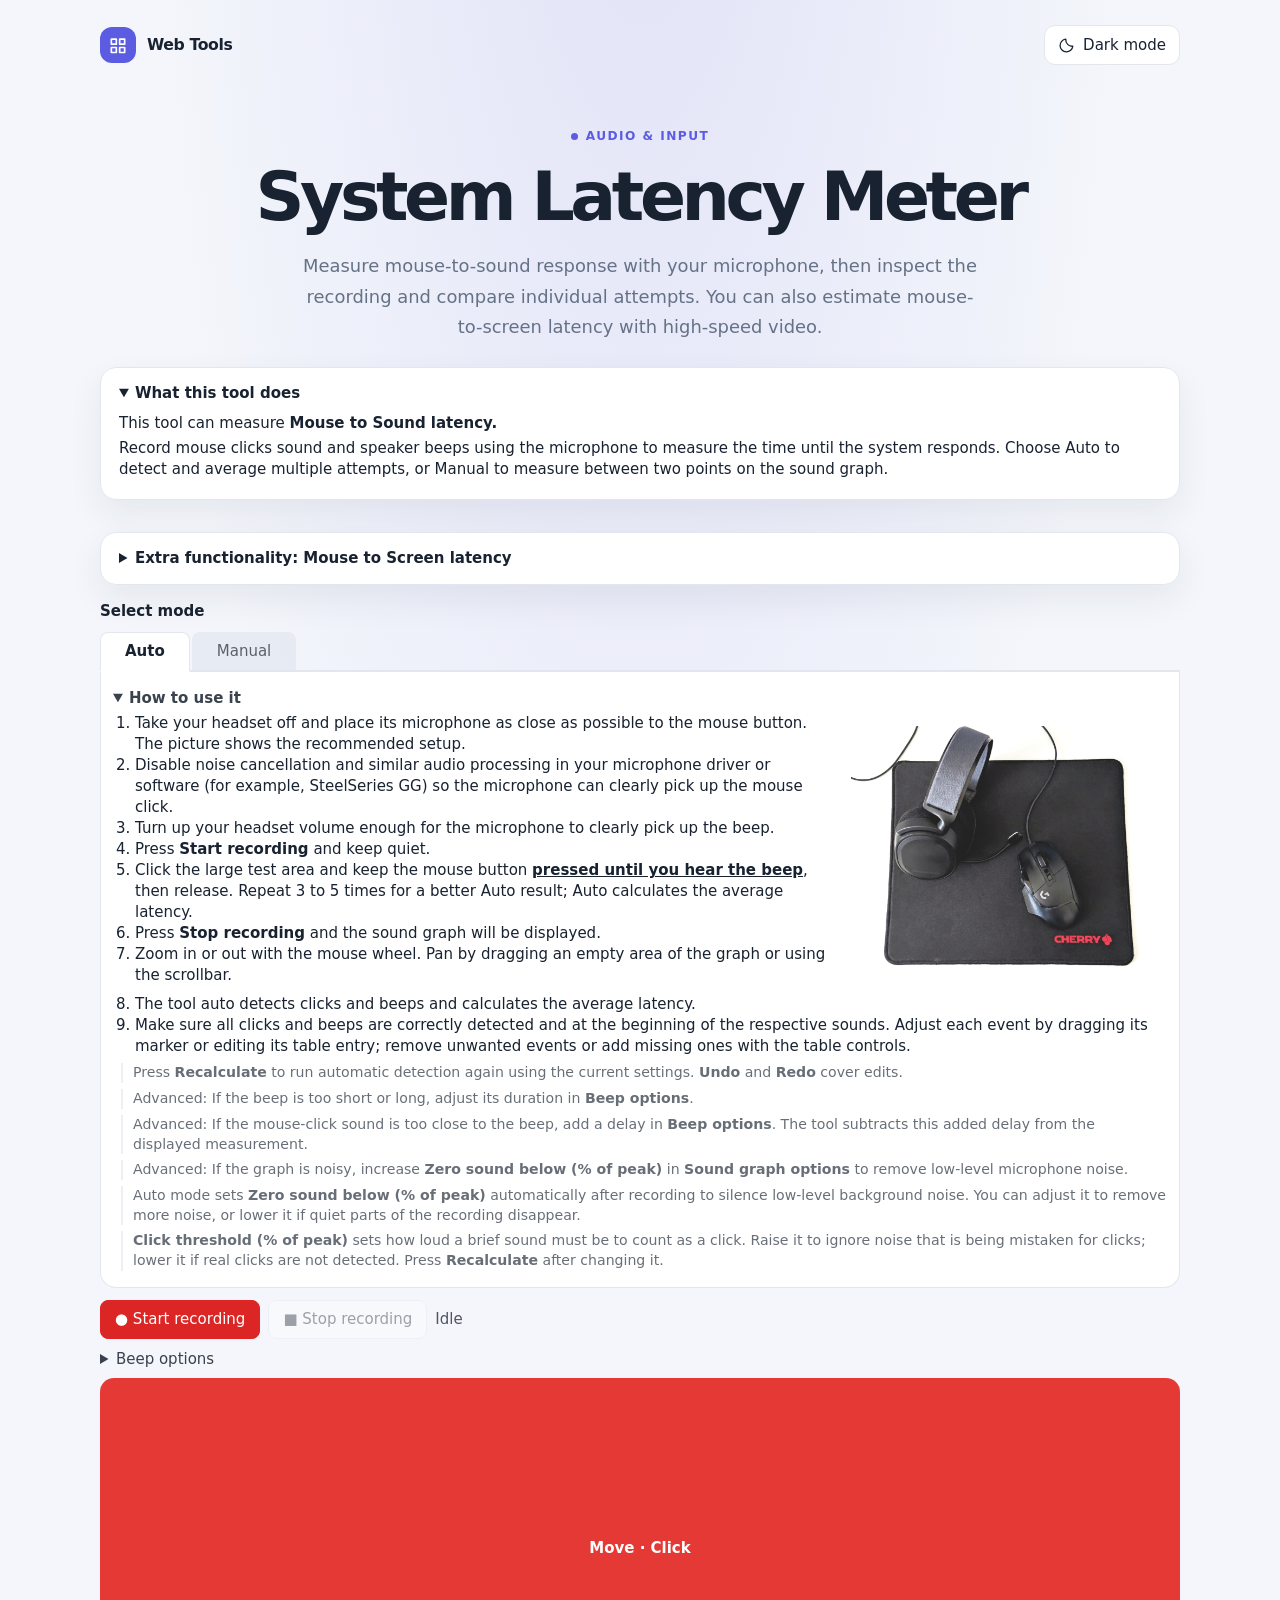
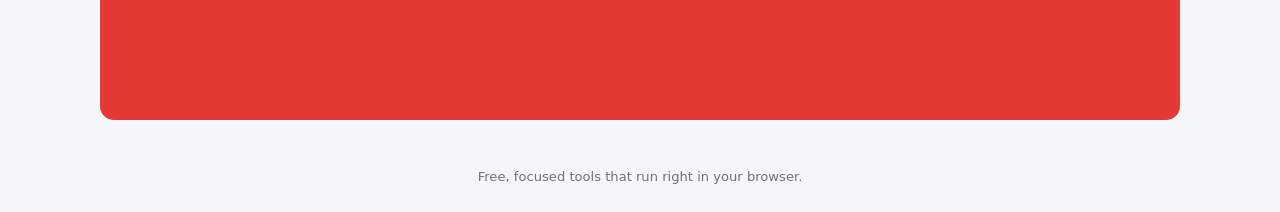
==== commit 2a4f5dc6: "update design" ====
--- a/tools/system-latency-meter/index.html
+++ b/tools/system-latency-meter/index.html
@@ -4,15 +4,18 @@
 <head>
   <meta charset="utf-8">
   <meta name="viewport" content="width=device-width, initial-scale=1, viewport-fit=cover">
-  <title>Latency Meter</title>
+  <title>System Latency Meter</title>
+  <link rel="stylesheet" href="../../assets/style.css">
+  <script src="../../assets/tool-theme.js" defer></script>
   <style>
     :root {
-      --bg: #f6f7f9;
-      --fg: #15181d;
+      color-scheme: light;
+      --bg: #f4f6fb;
+      --fg: #182230;
       --panel: #fff;
-      --line: #d5d9e0;
-      --wave: #1d4ed8;
-      --grid: #e3e6eb;
+      --line: #e2e7ef;
+      --wave: #5b5ce2;
+      --grid: #e2e7ef;
       box-sizing: border-box;
       padding-top: env(safe-area-inset-top, 0px);
       padding-bottom: env(safe-area-inset-bottom, 0px)
@@ -20,22 +23,24 @@
 
     @media (prefers-color-scheme:dark) {
       :root:not([data-theme="light"]) {
-        --bg: #101216;
-        --fg: #e8eaee;
-        --panel: #181b21;
-        --line: #2c313a;
-        --wave: #6ea8ff;
-        --grid: #242830
+        color-scheme: dark;
+        --bg: #11151d;
+        --fg: #f0f3fa;
+        --panel: #202735;
+        --line: #303949;
+        --wave: #a1a2ff;
+        --grid: #303949
       }
     }
 
     :root[data-theme="dark"] {
-      --bg: #101216;
-      --fg: #e8eaee;
-      --panel: #181b21;
-      --line: #2c313a;
-      --wave: #6ea8ff;
-      --grid: #242830
+      color-scheme: dark;
+      --bg: #11151d;
+      --fg: #f0f3fa;
+      --panel: #202735;
+      --line: #303949;
+      --wave: #a1a2ff;
+      --grid: #303949
     }
 
     * {
@@ -43,13 +48,15 @@
     }
 
     body {
+      min-width: 320px;
+      min-height: 100vh;
       margin: 0;
-      background: var(--bg);
+      padding: 0;
+      max-width: none;
+      background: radial-gradient(ellipse at 50% -18%, rgb(91 92 226 / 13%), transparent 55%), var(--bg);
       color: var(--fg);
       font: 15px/1.4 system-ui, -apple-system, "Segoe UI", Roboto, sans-serif;
-      padding: 16px;
-      max-width: 1100px;
-      margin-inline: auto
+      transition: background-color .25s ease, color .25s ease
     }
 
     h1 {
@@ -305,9 +312,11 @@
       color: var(--fg)
     }
 
-    .frame-calculator {
+    .video-calculator-link {
       display: grid;
-      gap: 10px;
+      grid-template-columns: minmax(0, 1fr) 180px;
+      gap: 16px;
+      align-items: center;
       margin-top: 12px;
       padding: 16px;
       border: 1px solid var(--line);
@@ -315,61 +324,120 @@
       background: var(--bg)
     }
 
-    .frame-calculator label {
-      display: grid;
-      grid-template-columns: minmax(0, 1fr) minmax(120px, 220px);
-      gap: 16px;
-      align-items: center;
-      font-weight: 600
-    }
-
-    .frame-calculator input {
-      width: 100%;
-      min-height: 38px
-    }
-
-    .frame-calculator-actions {
-      display: flex;
-      justify-content: space-between;
-      align-items: center;
-      gap: 12px;
-      margin-top: 4px
-    }
-
-    .frame-calculator button {
-      min-height: 38px;
-      background: var(--wave);
-      color: #fff;
-      border-color: var(--wave)
-    }
-
-    #frame-result {
-      align-self: center;
-      font-size: 20px;
+    .video-calculator-link a {
+      font-weight: 600;
+      overflow-wrap: anywhere
+    }
+
+    .video-calculator-link img {
+      display: block;
+      width: 160px;
+      height: 160px;
+      padding: 6px;
+      justify-self: center;
+      background: #fff;
+      border-radius: 6px
+    }
+
+    @media (max-width: 480px) {
+      .video-calculator-link {
+        grid-template-columns: 1fr
+      }
+    }
+
+    .tool-page {
+      padding-bottom: 48px;
+    }
+
+    .tool-hero {
+      padding: 35px 0 25px;
+    }
+
+    .tool-hero h1 {
+      margin: 0;
+      font-size: clamp(2.4rem, 6vw, 4.25rem);
+      font-weight: 780;
+      letter-spacing: -.065em;
+      line-height: 1.06;
+    }
+
+    .tool-hero .hero-copy {
+      max-width: 680px;
+    }
+
+    .tool-intro details {
+      margin: 0 0 11px;
+      padding: 15px 18px;
+      border: 1px solid var(--line);
+      border-radius: 16px;
+      background: var(--panel);
+      box-shadow: var(--shadow);
+      animation: rise-in .45s both;
+    }
+
+    .tool-intro summary {
+      color: var(--fg);
       font-weight: 700;
-      font-variant-numeric: tabular-nums
-    }
-
-    #frame-speed-help {
-      display: block
-    }
-
-    @media (max-width: 480px) {
-      .frame-calculator label {
-        grid-template-columns: minmax(0, 1fr) minmax(90px, 120px);
-        gap: 8px;
-        font-size: 14px
-      }
-
-      .frame-calculator {
-        padding: 12px
+      opacity: 1;
+    }
+
+    .tool-intro details[open] summary {
+      margin-bottom: 9px;
+    }
+
+    .tabpanel,
+    #res {
+      border-radius: 0 0 16px 16px;
+    }
+
+    .tool-content {
+      animation: rise-in .5s .08s both;
+    }
+
+    .site-footer {
+      padding: 0 0 26px;
+      color: color-mix(in srgb, var(--fg) 62%, transparent);
+      font-size: .82rem;
+      text-align: center;
+    }
+
+    :focus-visible {
+      outline: 3px solid color-mix(in srgb, var(--wave) 55%, transparent);
+      outline-offset: 3px;
+    }
+
+    @media (max-width: 640px) {
+      .tool-hero {
+        padding: 27px 0 19px;
+      }
+
+      .tool-intro details {
+        padding: 13px 14px;
       }
     }
   </style>
 </head>
 
 <body data-mode="auto">
-  <h1>System Latency Meter</h1>
+  <header class="shell topbar">
+    <a class="brand" href="../../index.html" aria-label="Back to Web Tools">
+      <span class="brand-mark" aria-hidden="true">
+        <svg viewBox="0 0 24 24" fill="none" stroke="currentColor" stroke-width="2" stroke-linecap="round" stroke-linejoin="round"><path d="M4 5h6v6H4zM14 5h6v6h-6zM4 15h6v6H4zM14 15h6v6h-6z"/></svg>
+      </span>
+      Web Tools
+    </a>
+    <button class="theme-toggle" id="theme-toggle" type="button" aria-label="Switch to dark mode">
+      <svg id="theme-icon" viewBox="0 0 24 24" fill="none" stroke="currentColor" stroke-width="1.8" stroke-linecap="round" stroke-linejoin="round" aria-hidden="true"></svg>
+      <span id="theme-label">Dark mode</span>
+    </button>
+  </header>
+  <main class="shell tool-page">
+    <section class="hero tool-hero" aria-labelledby="page-title">
+      <p class="eyebrow">Audio &amp; input</p>
+      <h1 id="page-title">System Latency Meter</h1>
+      <p class="hero-copy">Measure mouse-to-sound response with your microphone, then inspect the recording and compare individual attempts. You can also estimate mouse-to-screen latency with high-speed video.</p>
+    </section>
+    <section class="tool-intro" aria-label="About this tool">
   <details open>
     <summary><b>What this tool does</b></summary>
     <p>This tool can measure <b>Mouse to Sound latency.</b></p>
@@ -380,34 +448,36 @@
   <br>
   <details close>
     <summary><b>Extra functionality: Mouse to Screen latency</b></summary>
-    <p>This tool can be used to measure Mouse to Screen latency.</p>
-    <p>Using a high-speed camera (or a phone with slow-motion video), you can visually measure the time between the
-      mouse moving and the screen response.</p>
+    <p>Estimate mouse-to-screen latency from a high-speed or slow-motion video with the
+      <b>Video Frame Time Calculator</b>. It lets you upload the recording and mark the exact frames, so you do not
+      need to count frames or calculate the result manually here.</p>
     <ol>
-      <li>Record the screen with the high-speed camera while performing the mouse click.</li>
-      <li>Analyze the video frame by frame counting the frames between the mouse movement and the screen response.</li>
-      <li>Calculate the latency by dividing the number of frames by the camera's frame rate.</li>
+      <li>Record with a high-speed camera or a phone's slow-motion mode, framing both the mouse and screen clearly.</li>
+      <li>Make a quick mouse movement, click, or tap that causes a visible screen response, then stop recording.</li>
+      <li>Open the calculator using the link or scan its QR code below. On the calculator page, upload or drag in your
+        video recording.</li>
+      <li>Check the detected video frame rate and set the slow-motion speed to match your recording (use <b>1</b> for
+        regular-speed video).</li>
+      <li>Step through the video frame by frame. At the first frame where the mouse moves, select <b>Set Move Event</b>;
+        at the first frame where the screen responds, select <b>Set Screen Change</b>. The calculator displays the
+        estimated latency in milliseconds.</li>
     </ol>
-    <div class="advanced-note">If the video is regular speed (not slow motion), enter <b>1</b> for
-      Slow-motion speed.
-    </div>
-    <div class="frame-calculator" aria-label="Mouse-to-screen latency calculator">
-      <label>Slow-motion speed (e.g. 1/8) <input id="frame-speed" type="text" value="1/8" inputmode="decimal"
-          aria-describedby="frame-speed-help"></label>
-      <label>Saved video frame rate (fps) <input id="frame-rate" type="number" value="30" min="0.001"
-          step="any"></label>
-      <label>Frames between movement and response <input id="frame-count" type="number" value="7" min="0"
-          step="any"></label>
-      <span class="sm" id="frame-speed-help">Latency (ms) = (frames ÷ saved fps) × slow-motion speed × 1000.
-        Enter 1 for regular-speed video; enter a fraction such as 1/8 for slow motion.</span>
-      <div class="frame-calculator-actions">
-        <output id="frame-result" aria-live="polite">29.167 ms</output>
-        <button id="frame-calculate" type="button">Calculate</button>
+    <p class="sm">This is a video-based estimate; accuracy depends on the recording frame rate and how clearly both
+      events can be identified.</p>
+    <div class="video-calculator-link">
+      <div>
+        <p><b>Open the Video Frame Time Calculator</b></p>
+        <p><a href="https://hanyalom.github.io/webtools/tools/video-frame-time-calculator/" target="_blank"
+            rel="noopener noreferrer">https://hanyalom.github.io/webtools/tools/video-frame-time-calculator/</a></p>
+        <p class="sm">On a phone, scan the QR code to open the calculator there. Choose the video from the device
+          where it is saved.</p>
       </div>
+      <img src="video-frame-time-calculator-qr.png" alt="QR code linking to the Video Frame Time Calculator">
     </div>
   </details>
-  <br>
-  <h1>Select mode:</h1>
+    </section>
+    <section class="tool-content" aria-label="Latency measurement controls">
+  <h2>Select mode</h2>
   <div class="tabs" role="tablist"><button class="tab" id="tab-auto" onclick="setMode('auto')">Auto</button><button
       class="tab" id="tab-manual" onclick="setMode('manual')">Manual</button></div>
   <div class="tabpanel">
@@ -517,7 +587,10 @@
     <div class="sm">Dashed lines (shown when Delay after click is above 0): purple = click (moment the page received
       the mouse click) · teal = scheduled beep (click + the Delay set in Beep options).</div>
   </div>
-  <script>
+      </section>
+    </main>
+    <footer class="shell site-footer">Free, focused tools that run right in your browser.</footer>
+    <script>
     const $ = id => document.getElementById(id);
     const clamp = (value, min, max) => Math.min(max, Math.max(min, value));
 
@@ -727,6 +800,9 @@
         $('rec').disabled = false;
         $('stat').textContent = (N / sr).toFixed(2) + ' s recorded';
         draw();
+        requestAnimationFrame(() => {
+          $('zi').scrollIntoView({ behavior: 'smooth', block: 'center' });
+        });
       }, 80);
     };
 
@@ -1340,6 +1416,7 @@
     sb.addEventListener('pointerup', () => sdrag = false);
     new ResizeObserver(draw).observe(cv);
     matchMedia('(prefers-color-scheme:dark)').addEventListener('change', draw);
+    window.addEventListener('webtools-theme-change', draw);
     setMode('auto');
 
     /* ---------- playback ---------- */
@@ -1369,31 +1446,6 @@
       ctx.resume();
       source.start();
     };
-    /* ---------- mouse-to-screen latency calculator ---------- */
-    function calculateFrameLatency() {
-      const speedText = $('frame-speed').value.trim();
-      const speedParts = speedText.split('/').map(part => Number(part.trim()));
-      const speed = speedParts.length === 2
-        ? speedParts[0] / speedParts[1]
-        : Number(speedText);
-      const frameRate = Number($('frame-rate').value);
-      const frameCount = Number($('frame-count').value);
-      const result = $('frame-result');
-
-      if (!Number.isFinite(speed) || speed <= 0 || !Number.isFinite(frameRate) || frameRate <= 0 ||
-        !Number.isFinite(frameCount) || frameCount < 0) {
-        result.textContent = 'Enter a positive speed and frame rate, and a non-negative frame count.';
-        return;
-      }
-
-      const latencyMs = (frameCount / frameRate) * speed * 1000;
-      result.textContent = latencyMs.toFixed(3) + ' ms';
-    }
-
-    $('frame-calculate').addEventListener('click', calculateFrameLatency);
-    ['frame-speed', 'frame-rate', 'frame-count'].forEach(id => {
-      $(id).addEventListener('input', calculateFrameLatency);
-    });
   </script>
 </body>
 
--- a/assets/style.css
+++ b/assets/style.css
@@ -0,0 +1,526 @@
+:root {
+  color-scheme: light;
+  --page: #f4f6fb;
+  --surface: #fff;
+  --surface-raised: #fff;
+  --text: #182230;
+  --muted: #657286;
+  --line: #e2e7ef;
+  --accent: #5b5ce2;
+  --accent-soft: #eeefff;
+  --shadow: 0 14px 35px rgb(29 41 57 / 7%);
+}
+
+:root[data-theme="dark"] {
+  color-scheme: dark;
+  --page: #11151d;
+  --surface: #191f2a;
+  --surface-raised: #202735;
+  --text: #f0f3fa;
+  --muted: #a0abc0;
+  --line: #303949;
+  --accent: #a1a2ff;
+  --accent-soft: #2a2b4c;
+  --shadow: 0 16px 36px rgb(0 0 0 / 22%);
+}
+
+* {
+  box-sizing: border-box;
+}
+
+body {
+  min-width: 320px;
+  min-height: 100vh;
+  margin: 0;
+  background:
+    radial-gradient(ellipse at 50% -18%, rgb(91 92 226 / 13%), transparent 55%),
+    var(--page);
+  color: var(--text);
+  font-family: Inter, ui-sans-serif, system-ui, -apple-system, "Segoe UI", sans-serif;
+  transition: background-color .25s ease, color .25s ease;
+}
+
+button,
+input {
+  font: inherit;
+}
+
+button {
+  color: inherit;
+}
+
+.shell {
+  width: min(1080px, calc(100% - 40px));
+  margin: 0 auto;
+}
+
+.topbar {
+  display: flex;
+  align-items: center;
+  justify-content: space-between;
+  padding: 25px 0;
+}
+
+.brand {
+  display: inline-flex;
+  align-items: center;
+  gap: 11px;
+  color: var(--text);
+  font-size: .98rem;
+  font-weight: 750;
+  letter-spacing: -.025em;
+  text-decoration: none;
+}
+
+.brand-mark {
+  display: grid;
+  width: 36px;
+  height: 36px;
+  place-items: center;
+  border-radius: 12px;
+  background: var(--accent);
+  color: #fff;
+}
+
+.brand-mark svg {
+  width: 20px;
+  height: 20px;
+}
+
+.theme-toggle,
+.view-button {
+  display: inline-flex;
+  align-items: center;
+  justify-content: center;
+  gap: 8px;
+  min-height: 40px;
+  padding: 0 13px;
+  border: 1px solid var(--line);
+  border-radius: 11px;
+  background: var(--surface);
+  color: var(--text);
+  cursor: pointer;
+  transition: background .18s ease, border-color .18s ease, transform .18s ease;
+}
+
+.theme-toggle:hover,
+.view-button:hover {
+  border-color: var(--accent);
+  transform: translateY(-1px);
+}
+
+.theme-toggle svg,
+.view-button svg {
+  width: 17px;
+  height: 17px;
+}
+
+.hero {
+  padding: 65px 0 45px;
+  text-align: center;
+  animation: rise-in .55s both;
+}
+
+.eyebrow {
+  display: inline-flex;
+  align-items: center;
+  gap: 8px;
+  margin: 0 0 16px;
+  color: var(--accent);
+  font-size: .76rem;
+  font-weight: 750;
+  letter-spacing: .12em;
+  text-transform: uppercase;
+}
+
+.eyebrow::before {
+  width: 7px;
+  height: 7px;
+  border-radius: 50%;
+  background: currentColor;
+  content: "";
+}
+
+h1 {
+  margin: 0;
+  font-size: clamp(2.4rem, 6vw, 4.25rem);
+  font-weight: 780;
+  letter-spacing: -.065em;
+  line-height: 1.06;
+}
+
+.hero-copy {
+  max-width: 590px;
+  margin: 18px auto 0;
+  color: var(--muted);
+  font-size: clamp(1rem, 2vw, 1.12rem);
+  line-height: 1.7;
+}
+
+.library {
+  padding: 22px 0 72px;
+}
+
+.library-toolbar {
+  display: flex;
+  align-items: center;
+  justify-content: space-between;
+  gap: 16px;
+  margin-bottom: 20px;
+}
+
+.tool-count {
+  margin: 0;
+  color: var(--muted);
+  font-size: .9rem;
+}
+
+.tool-count strong {
+  color: var(--text);
+  font-weight: 700;
+}
+
+.toolbar-controls {
+  display: flex;
+  align-items: center;
+  gap: 10px;
+}
+
+.search {
+  position: relative;
+}
+
+.search svg {
+  position: absolute;
+  top: 50%;
+  left: 13px;
+  width: 17px;
+  height: 17px;
+  color: var(--muted);
+  pointer-events: none;
+  transform: translateY(-50%);
+}
+
+.search input {
+  width: min(260px, 35vw);
+  height: 42px;
+  padding: 0 13px 0 39px;
+  border: 1px solid var(--line);
+  border-radius: 11px;
+  outline: none;
+  background: var(--surface);
+  color: var(--text);
+  transition: border-color .18s ease, box-shadow .18s ease;
+}
+
+.search input::placeholder {
+  color: var(--muted);
+}
+
+.search input:focus {
+  border-color: var(--accent);
+  box-shadow: 0 0 0 3px color-mix(in srgb, var(--accent) 17%, transparent);
+}
+
+.view-switch {
+  display: flex;
+  gap: 4px;
+  padding: 4px;
+  border: 1px solid var(--line);
+  border-radius: 13px;
+  background: var(--surface);
+}
+
+.view-button {
+  min-width: 38px;
+  min-height: 32px;
+  padding: 0 9px;
+  border-color: transparent;
+  border-radius: 8px;
+  background: transparent;
+  color: var(--muted);
+}
+
+.view-button:hover {
+  transform: none;
+}
+
+.view-button[aria-pressed="true"] {
+  border-color: transparent;
+  background: var(--accent-soft);
+  color: var(--accent);
+}
+
+.view-button span {
+  display: none;
+}
+
+.tool-grid {
+  display: grid;
+  grid-template-columns: repeat(2, minmax(0, 1fr));
+  gap: 17px;
+}
+
+.tool-card {
+  position: relative;
+  display: flex;
+  min-height: 220px;
+  flex-direction: column;
+  align-items: flex-start;
+  padding: 23px;
+  overflow: hidden;
+  border: 1px solid var(--line);
+  border-radius: 18px;
+  background: var(--surface-raised);
+  box-shadow: var(--shadow);
+  color: inherit;
+  text-decoration: none;
+  animation: rise-in .48s both;
+  transition: border-color .2s ease, box-shadow .2s ease, transform .2s ease;
+}
+
+.tool-card:nth-child(2) {
+  animation-delay: .08s;
+}
+
+.tool-card::after {
+  position: absolute;
+  right: -50px;
+  bottom: -85px;
+  width: 180px;
+  height: 180px;
+  border-radius: 50%;
+  background: var(--accent-soft);
+  content: "";
+  opacity: .55;
+  transition: transform .3s ease;
+}
+
+.tool-card:hover {
+  z-index: 1;
+  border-color: color-mix(in srgb, var(--accent) 45%, var(--line));
+  box-shadow: 0 20px 42px rgb(29 41 57 / 13%);
+  transform: translateY(-4px);
+}
+
+.tool-card:hover::after {
+  transform: scale(1.2);
+}
+
+.tool-card-top,
+.tool-card-content,
+.tool-card-footer {
+  position: relative;
+  z-index: 1;
+}
+
+.tool-card-top {
+  display: flex;
+  width: 100%;
+  align-items: flex-start;
+  justify-content: space-between;
+  margin-bottom: 20px;
+}
+
+.tool-icon {
+  display: grid;
+  width: 47px;
+  height: 47px;
+  place-items: center;
+  border-radius: 14px;
+  background: var(--accent-soft);
+  color: var(--accent);
+}
+
+.tool-icon svg {
+  width: 23px;
+  height: 23px;
+}
+
+.category {
+  padding: 6px 9px;
+  border: 1px solid var(--line);
+  border-radius: 999px;
+  color: var(--muted);
+  font-size: .72rem;
+  font-weight: 650;
+}
+
+.tool-card-content h2 {
+  margin: 0 0 8px;
+  font-size: 1.2rem;
+  letter-spacing: -.025em;
+}
+
+.tool-card-content p {
+  max-width: 420px;
+  margin: 0;
+  color: var(--muted);
+  font-size: .9rem;
+  line-height: 1.6;
+}
+
+.tool-card-footer {
+  display: flex;
+  align-items: center;
+  gap: 7px;
+  margin-top: auto;
+  padding-top: 19px;
+  color: var(--accent);
+  font-size: .85rem;
+  font-weight: 700;
+}
+
+.tool-card-footer svg {
+  width: 16px;
+  height: 16px;
+  transition: transform .18s ease;
+}
+
+.tool-card:hover .tool-card-footer svg {
+  transform: translateX(3px);
+}
+
+.tool-grid[data-view="list"] {
+  grid-template-columns: 1fr;
+  gap: 11px;
+}
+
+.tool-grid[data-view="list"] .tool-card {
+  min-height: 0;
+  flex-direction: row;
+  align-items: center;
+  padding: 18px 21px;
+}
+
+.tool-grid[data-view="list"] .tool-card-top {
+  width: auto;
+  flex: 0 0 auto;
+  align-items: center;
+  margin: 0 18px 0 0;
+}
+
+.tool-grid[data-view="list"] .category {
+  display: none;
+}
+
+.tool-grid[data-view="list"] .tool-card-content {
+  flex: 1;
+}
+
+.tool-grid[data-view="list"] .tool-card-content p {
+  max-width: 650px;
+}
+
+.tool-grid[data-view="list"] .tool-card-footer {
+  margin: 0 0 0 16px;
+  padding: 0;
+  white-space: nowrap;
+}
+
+.empty-state {
+  padding: 45px 20px;
+  border: 1px dashed var(--line);
+  border-radius: 16px;
+  color: var(--muted);
+  text-align: center;
+}
+
+.empty-state[hidden],
+.tool-card[hidden] {
+  display: none;
+}
+
+.site-footer {
+  padding: 0 0 28px;
+  color: var(--muted);
+  font-size: .82rem;
+  text-align: center;
+}
+
+:focus-visible {
+  outline: 3px solid color-mix(in srgb, var(--accent) 55%, transparent);
+  outline-offset: 3px;
+}
+
+@keyframes rise-in {
+  from {
+    opacity: 0;
+    transform: translateY(12px);
+  }
+
+  to {
+    opacity: 1;
+    transform: translateY(0);
+  }
+}
+
+@media (max-width: 640px) {
+  .shell {
+    width: min(100% - 28px, 500px);
+  }
+
+  .topbar {
+    padding: 17px 0;
+  }
+
+  .hero {
+    padding: 50px 0 34px;
+  }
+
+  .library {
+    padding-top: 13px;
+  }
+
+  .library-toolbar {
+    align-items: flex-start;
+    flex-direction: column;
+  }
+
+  .toolbar-controls {
+    width: 100%;
+  }
+
+  .search {
+    flex: 1;
+  }
+
+  .search input {
+    width: 100%;
+  }
+
+  .tool-grid {
+    grid-template-columns: 1fr;
+  }
+
+  .tool-card {
+    min-height: 205px;
+  }
+
+  .tool-grid[data-view="list"] .tool-card {
+    flex-wrap: wrap;
+  }
+
+  .tool-grid[data-view="list"] .tool-card-top {
+    margin-right: 13px;
+  }
+
+  .tool-grid[data-view="list"] .tool-card-content {
+    min-width: calc(100% - 76px);
+  }
+
+  .tool-grid[data-view="list"] .tool-card-footer {
+    margin: 12px 0 0 60px;
+  }
+}
+
+@media (prefers-reduced-motion: reduce) {
+  *,
+  *::before,
+  *::after {
+    scroll-behavior: auto !important;
+    animation-duration: .01ms !important;
+    animation-iteration-count: 1 !important;
+    transition-duration: .01ms !important;
+  }
+}
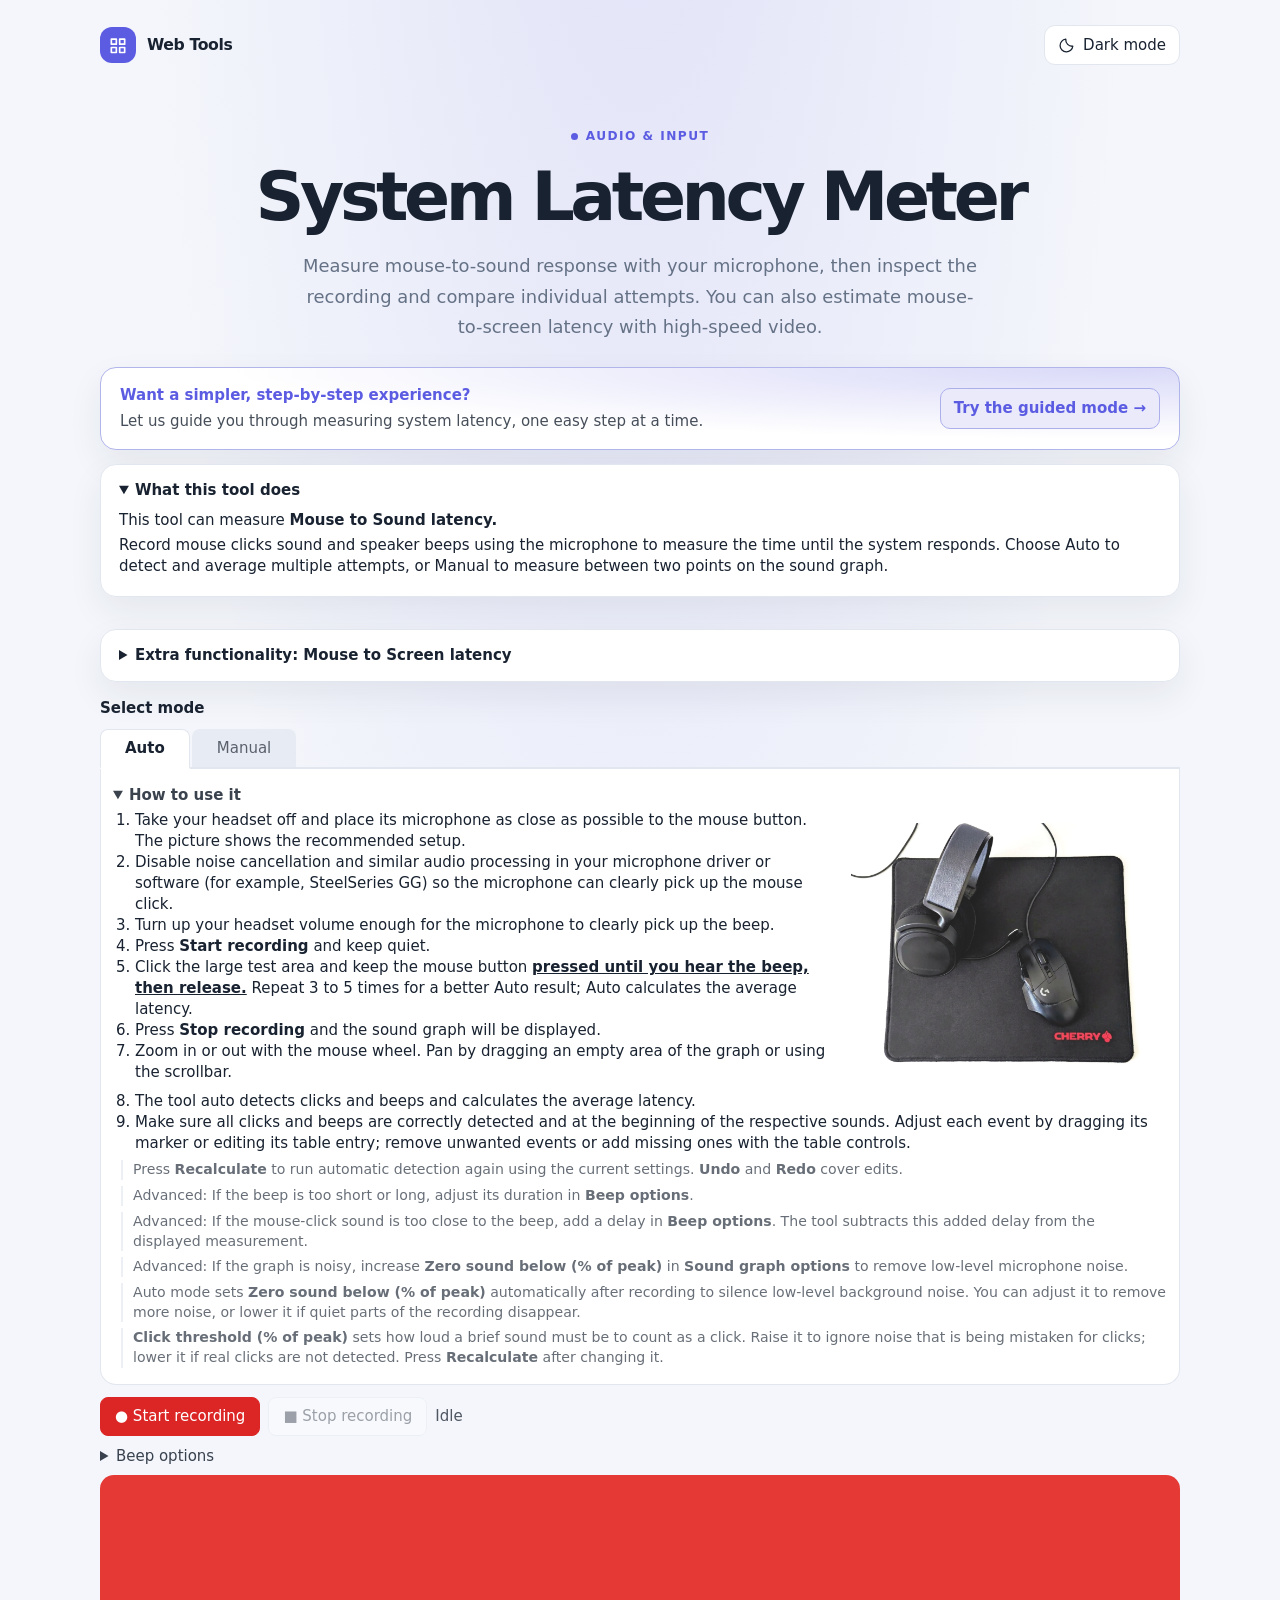
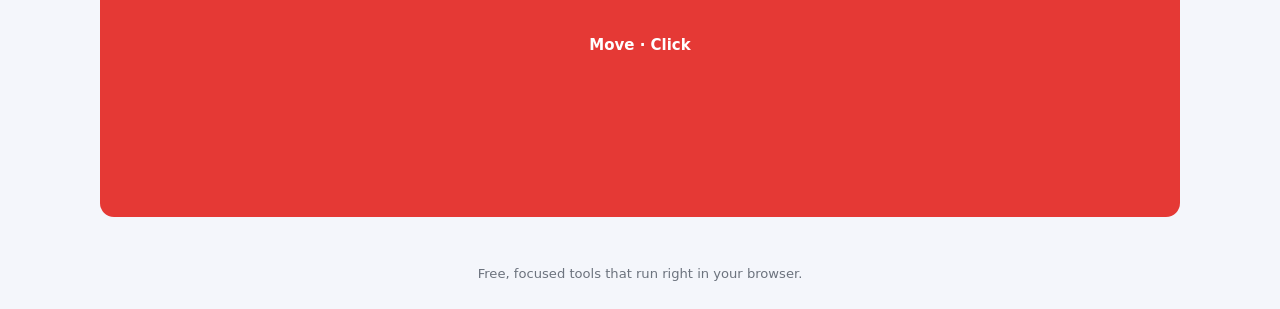
==== commit a8cd0e02: "Add simple tools" ====
--- a/tools/system-latency-meter/index.html
+++ b/tools/system-latency-meter/index.html
@@ -375,6 +375,60 @@
       animation: rise-in .45s both;
     }
 
+    .guided-mode-callout {
+      display: flex;
+      align-items: center;
+      justify-content: space-between;
+      gap: 18px;
+      margin: 0 0 14px;
+      padding: 17px 19px;
+      overflow: hidden;
+      border: 1px solid color-mix(in srgb, var(--wave) 36%, var(--line));
+      border-radius: 16px;
+      background:
+        radial-gradient(ellipse at 95% 0%, color-mix(in srgb, var(--wave) 23%, transparent), transparent 62%),
+        var(--panel);
+      box-shadow: var(--shadow);
+      animation: guided-callout-glow 10s ease-in-out infinite alternate;
+    }
+
+    .guided-mode-callout strong {
+      color: var(--wave);
+    }
+
+    .guided-mode-callout p {
+      margin: 5px 0 0;
+      color: var(--fg);
+      opacity: .8;
+    }
+
+    .guided-mode-callout a {
+      flex: 0 0 auto;
+      padding: 9px 13px;
+      border: 1px solid color-mix(in srgb, var(--wave) 40%, var(--line));
+      border-radius: 10px;
+      background: color-mix(in srgb, var(--wave) 13%, var(--panel));
+      color: var(--wave);
+      font-weight: 700;
+      text-decoration: none;
+      transition: transform .2s ease, background .2s ease;
+    }
+
+    .guided-mode-callout a:hover {
+      transform: translateY(-2px);
+      background: color-mix(in srgb, var(--wave) 20%, var(--panel));
+    }
+
+    @keyframes guided-callout-glow {
+      from {
+        background-position: 0% 50%;
+      }
+
+      to {
+        background-position: 100% 50%;
+      }
+    }
+
     .tool-intro summary {
       color: var(--fg);
       font-weight: 700;
@@ -414,6 +468,11 @@
       .tool-intro details {
         padding: 13px 14px;
       }
+
+      .guided-mode-callout {
+        align-items: flex-start;
+        flex-direction: column;
+      }
     }
   </style>
 </head>
@@ -422,12 +481,16 @@
   <header class="shell topbar">
     <a class="brand" href="../../index.html" aria-label="Back to Web Tools">
       <span class="brand-mark" aria-hidden="true">
-        <svg viewBox="0 0 24 24" fill="none" stroke="currentColor" stroke-width="2" stroke-linecap="round" stroke-linejoin="round"><path d="M4 5h6v6H4zM14 5h6v6h-6zM4 15h6v6H4zM14 15h6v6h-6z"/></svg>
+        <svg viewBox="0 0 24 24" fill="none" stroke="currentColor" stroke-width="2" stroke-linecap="round"
+          stroke-linejoin="round">
+          <path d="M4 5h6v6H4zM14 5h6v6h-6zM4 15h6v6H4zM14 15h6v6h-6z" />
+        </svg>
       </span>
       Web Tools
     </a>
     <button class="theme-toggle" id="theme-toggle" type="button" aria-label="Switch to dark mode">
-      <svg id="theme-icon" viewBox="0 0 24 24" fill="none" stroke="currentColor" stroke-width="1.8" stroke-linecap="round" stroke-linejoin="round" aria-hidden="true"></svg>
+      <svg id="theme-icon" viewBox="0 0 24 24" fill="none" stroke="currentColor" stroke-width="1.8"
+        stroke-linecap="round" stroke-linejoin="round" aria-hidden="true"></svg>
       <span id="theme-label">Dark mode</span>
     </button>
   </header>
@@ -435,162 +498,179 @@
     <section class="hero tool-hero" aria-labelledby="page-title">
       <p class="eyebrow">Audio &amp; input</p>
       <h1 id="page-title">System Latency Meter</h1>
-      <p class="hero-copy">Measure mouse-to-sound response with your microphone, then inspect the recording and compare individual attempts. You can also estimate mouse-to-screen latency with high-speed video.</p>
+      <p class="hero-copy">Measure mouse-to-sound response with your microphone, then inspect the recording and compare
+        individual attempts. You can also estimate mouse-to-screen latency with high-speed video.</p>
     </section>
     <section class="tool-intro" aria-label="About this tool">
-  <details open>
-    <summary><b>What this tool does</b></summary>
-    <p>This tool can measure <b>Mouse to Sound latency.</b></p>
-    <p>Record mouse clicks sound and speaker beeps using the microphone to measure the time until the system responds.
-      Choose Auto to detect and average multiple attempts, or Manual to measure between two points on the sound graph.
-    </p>
-  </details>
-  <br>
-  <details close>
-    <summary><b>Extra functionality: Mouse to Screen latency</b></summary>
-    <p>Estimate mouse-to-screen latency from a high-speed or slow-motion video with the
-      <b>Video Frame Time Calculator</b>. It lets you upload the recording and mark the exact frames, so you do not
-      need to count frames or calculate the result manually here.</p>
-    <ol>
-      <li>Record with a high-speed camera or a phone's slow-motion mode, framing both the mouse and screen clearly.</li>
-      <li>Make a quick mouse movement, click, or tap that causes a visible screen response, then stop recording.</li>
-      <li>Open the calculator using the link or scan its QR code below. On the calculator page, upload or drag in your
-        video recording.</li>
-      <li>Check the detected video frame rate and set the slow-motion speed to match your recording (use <b>1</b> for
-        regular-speed video).</li>
-      <li>Step through the video frame by frame. At the first frame where the mouse moves, select <b>Set Move Event</b>;
-        at the first frame where the screen responds, select <b>Set Screen Change</b>. The calculator displays the
-        estimated latency in milliseconds.</li>
-    </ol>
-    <p class="sm">This is a video-based estimate; accuracy depends on the recording frame rate and how clearly both
-      events can be identified.</p>
-    <div class="video-calculator-link">
-      <div>
-        <p><b>Open the Video Frame Time Calculator</b></p>
-        <p><a href="https://hanyalom.github.io/webtools/tools/video-frame-time-calculator/" target="_blank"
-            rel="noopener noreferrer">https://hanyalom.github.io/webtools/tools/video-frame-time-calculator/</a></p>
-        <p class="sm">On a phone, scan the QR code to open the calculator there. Choose the video from the device
-          where it is saved.</p>
-      </div>
-      <img src="video-frame-time-calculator-qr.png" alt="QR code linking to the Video Frame Time Calculator">
-    </div>
-  </details>
+      <aside class="guided-mode-callout">
+        <div>
+          <strong>Want a simpler, step-by-step experience?</strong>
+          <p>Let us guide you through measuring system latency, one easy step at a time.</p>
+        </div>
+        <a href="../simple-system-latency-meter/index.html">Try the guided mode <span aria-hidden="true">→</span></a>
+      </aside>
+      <details open>
+        <summary><b>What this tool does</b></summary>
+        <p>This tool can measure <b>Mouse to Sound latency.</b></p>
+        <p>Record mouse clicks sound and speaker beeps using the microphone to measure the time until the system
+          responds.
+          Choose Auto to detect and average multiple attempts, or Manual to measure between two points on the sound
+          graph.
+        </p>
+      </details>
+      <br>
+      <details close>
+        <summary><b>Extra functionality: Mouse to Screen latency</b></summary>
+        <p>Estimate mouse-to-screen latency from a high-speed or slow-motion video with the
+          <b>Video Frame Time Calculator</b>. It lets you upload the recording and mark the exact frames, so you do not
+          need to count frames or calculate the result manually here.
+        </p>
+        <ol>
+          <li>Record with a high-speed camera or a phone's slow-motion mode, framing both the mouse and screen clearly.
+          </li>
+          <li>Make a quick mouse movement, click, or tap that causes a visible screen response, then stop recording.
+          </li>
+          <li>Open the calculator using the link or scan its QR code below. On the calculator page, upload or drag in
+            your
+            video recording.</li>
+          <li>Check the detected video frame rate and set the slow-motion speed to match your recording (use <b>1</b>
+            for
+            regular-speed video).</li>
+          <li>Step through the video frame by frame. At the first frame where the mouse moves, select <b>Set Move
+              Event</b>;
+            at the first frame where the screen responds, select <b>Set Screen Change</b>. The calculator displays the
+            estimated latency in milliseconds.</li>
+        </ol>
+        <p class="sm">This is a video-based estimate; accuracy depends on the recording frame rate and how clearly both
+          events can be identified.</p>
+        <div class="video-calculator-link">
+          <div>
+            <p><b>Open the Video Frame Time Calculator</b></p>
+            <p><a href="https://hanyalom.github.io/webtools/tools/video-frame-time-calculator/" target="_blank"
+                rel="noopener noreferrer">https://hanyalom.github.io/webtools/tools/video-frame-time-calculator/</a></p>
+            <p class="sm">On a phone, scan the QR code to open the calculator there. Choose the video from the device
+              where it is saved.</p>
+          </div>
+          <img src="video-frame-time-calculator-qr.png" alt="QR code linking to the Video Frame Time Calculator">
+        </div>
+      </details>
     </section>
     <section class="tool-content" aria-label="Latency measurement controls">
-  <h2>Select mode</h2>
-  <div class="tabs" role="tablist"><button class="tab" id="tab-auto" onclick="setMode('auto')">Auto</button><button
-      class="tab" id="tab-manual" onclick="setMode('manual')">Manual</button></div>
-  <div class="tabpanel">
-    <details open>
-      <summary><b>How to use it</b></summary>
-      <div class="how-to-layout">
-        <ol>
-          <li>Take your headset off and place its microphone as close as possible to the mouse button. The picture
-            shows the recommended setup.</li>
-          <li>Disable noise cancellation and similar audio processing in your microphone driver or software (for
-            example, SteelSeries GG) so the microphone can clearly pick up the mouse click.</li>
-          <li>Turn up your headset volume enough for the microphone to clearly pick up the beep.</li>
-          <li>Press <b>Start recording</b> and keep quiet.</li>
-          <li>Click the large test area and keep the mouse button <b><u>pressed until you hear the beep</u></b>, then
-            release.
-            Repeat 3 to 5 times for a better Auto result; Auto calculates the average latency.</li>
-          <li>Press <b>Stop recording</b> and the sound graph will be displayed.</li>
-          <li>Zoom in or out with the mouse wheel. Pan by dragging an empty area of the graph or using the
-            scrollbar.</li>
-        </ol>
-        <img class="setup-image" src="1.png" alt="Headset with its microphone positioned close to a mouse button">
+      <h2>Select mode</h2>
+      <div class="tabs" role="tablist"><button class="tab" id="tab-auto" onclick="setMode('auto')">Auto</button><button
+          class="tab" id="tab-manual" onclick="setMode('manual')">Manual</button></div>
+      <div class="tabpanel">
+        <details open>
+          <summary><b>How to use it</b></summary>
+          <div class="how-to-layout">
+            <ol>
+              <li>Take your headset off and place its microphone as close as possible to the mouse button. The picture
+                shows the recommended setup.</li>
+              <li>Disable noise cancellation and similar audio processing in your microphone driver or software (for
+                example, SteelSeries GG) so the microphone can clearly pick up the mouse click.</li>
+              <li>Turn up your headset volume enough for the microphone to clearly pick up the beep.</li>
+              <li>Press <b>Start recording</b> and keep quiet.</li>
+              <li>Click the large test area and keep the mouse button <b><u>pressed until you hear the beep, then
+                    release.</u></b>
+                Repeat 3 to 5 times for a better Auto result; Auto calculates the average latency.</li>
+              <li>Press <b>Stop recording</b> and the sound graph will be displayed.</li>
+              <li>Zoom in or out with the mouse wheel. Pan by dragging an empty area of the graph or using the
+                scrollbar.</li>
+            </ol>
+            <img class="setup-image" src="1.png" alt="Headset with its microphone positioned close to a mouse button">
+          </div>
+          <ol class="manual-only" start="8">
+            <li>Move the yellow <b>M</b> marker to the beginning of the <b>M</b>ouse click sound, then move the magenta
+              <b>B</b> marker to the beginning of the <b>B</b>eep sound. The measured latency appears below the graph.
+            </li>
+          </ol>
+          <ol class="auto-only" start="8">
+            <li>The tool auto detects clicks and beeps and calculates the average latency.</li>
+            <li>Make sure all clicks and beeps are correctly detected and at the beginning of the respective sounds.
+              Adjust each event by dragging its marker or editing its table entry; remove unwanted events or add missing
+              ones with the table controls.</li>
+          </ol>
+          <div class="advanced-note">Press <b>Recalculate</b> to run automatic detection again using the
+            current settings. <b>Undo</b> and <b>Redo</b> cover edits.
+          </div>
+          <div class="advanced-note">Advanced: If the beep is too short or long, adjust its duration in
+            <b>Beep options</b>.
+          </div>
+          <div class="advanced-note">Advanced: If the mouse-click sound is too close to the beep, add a
+            delay in <b>Beep options</b>. The tool subtracts this added delay from the displayed measurement.</div>
+          <div class="advanced-note">Advanced: If the graph is noisy, increase <b>Zero sound below (% of
+              peak)</b> in <b>Sound graph options</b> to remove low-level microphone noise.</div>
+          <div class="advanced-note auto-only">Auto mode sets <b>Zero sound below (% of peak)</b> automatically after
+            recording to silence low-level background noise. You can adjust it to remove more noise, or lower it if
+            quiet parts of the recording disappear.</div>
+          <div class="advanced-note auto-only"><b>Click threshold (% of peak)</b> sets how loud a brief sound must be
+            to count as a click. Raise it to ignore noise that is being mistaken for clicks; lower it if real clicks
+            are not detected. Press <b>Recalculate</b> after changing it.</div>
+        </details>
       </div>
-      <ol class="manual-only" start="8">
-        <li>Move the yellow <b>M</b> marker to the beginning of the <b>M</b>ouse click sound, then move the magenta
-          <b>B</b> marker to the beginning of the <b>B</b>eep sound. The measured latency appears below the graph.
-        </li>
-      </ol>
-      <ol class="auto-only" start="8">
-        <li>The tool auto detects clicks and beeps and calculates the average latency.</li>
-        <li>Make sure all clicks and beeps are correctly detected and at the beginning of the respective sounds.
-          Adjust each event by dragging its marker or editing its table entry; remove unwanted events or add missing
-          ones with the table controls.</li>
-      </ol>
-      <div class="advanced-note">Press <b>Recalculate</b> to run automatic detection again using the
-        current settings. <b>Undo</b> and <b>Redo</b> cover edits.
+      <div class="row"><button id="rec">● Start recording</button><button id="stop" disabled>■ Stop
+          recording</button><span id="stat">Idle</span></div>
+      <details id="adv">
+        <summary>Beep options</summary>
+        <div class="row">
+          <label>Frequency (Hz) <input id="freq" type="number" value="2500" min="20" max="20000"></label>
+          <label>Duration (ms) <input id="dur" type="number" value="80" min="1" oninput="refresh()"></label>
+          <label>Delay after click (ms) <input id="dly" type="number" value="0" min="0" step="any"
+              oninput="refresh()"></label>
+        </div>
+      </details>
+      <div id="box" data-s="red">Move · Click</div>
+      <div id="res">
+        <div class="row"><button id="zi">Zoom +</button><button id="zo">Zoom −</button><button id="fit">Fit
+            all</button><button id="play" class="manual-only">▶ Play between bars</button>
+          <span class="sm">Wheel = zoom · drag empty area = pan · drag S/E bars</span>
+        </div>
+        <details id="gopt">
+          <summary>Sound graph options</summary>
+          <div class="row">
+            <label>Shift [move, click] markers (ms) <input id="moff" type="number" value="0" step="any"
+                oninput="draw()"></label>
+            <label>Zero sound below (% of peak) <input id="thr" type="number" value="0" min="0" max="100" step="0.1"
+                oninput="applyThr()"></label>
+          </div>
+        </details>
+        <div id="wrap"><canvas id="cv"></canvas></div>
+        <div id="sb">
+          <div id="th"></div>
+        </div>
+        <div class="row manual-only"><span id="delta">0 ms</span><span class="sm" id="info"></span></div>
+        <!-- Auto mode: detection settings, edit tools and the list of detected clicks and beeps -->
+        <div class="auto-only">
+          <div class="row"><label>Click threshold (% of peak) <input id="dthr" type="number" value="15" min="1"
+                max="100"></label>
+            <button onclick="recalc()">↻ Recalculate</button>
+            <button id="undo" onclick="undo()">↶ Undo</button><button id="redo" onclick="redo()">↷ Redo</button>
+            <button onclick="addEvent('click')">+ Click</button><button onclick="addEvent('beep')">+ Beep</button>
+          </div>
+          <div class="sm">Red = click (mouse down) · green = beep start, dashed line = beep end (comes from Duration,
+            not
+            draggable). Drag a start line on the graph or edit the table. Remove a mouse-up click with ✕.</div>
+          <table>
+            <thead>
+              <tr>
+                <th>#</th>
+                <th>Event</th>
+                <th>Start (ms)</th>
+                <th>Delay after click (ms)</th>
+                <th></th>
+              </tr>
+            </thead>
+            <tbody id="rows"></tbody>
+            <tfoot id="avg"></tfoot>
+          </table>
+        </div>
+        <div class="sm">Dashed lines (shown when Delay after click is above 0): purple = click (moment the page received
+          the mouse click) · teal = scheduled beep (click + the Delay set in Beep options).</div>
       </div>
-      <div class="advanced-note">Advanced: If the beep is too short or long, adjust its duration in
-        <b>Beep options</b>.
-      </div>
-      <div class="advanced-note">Advanced: If the mouse-click sound is too close to the beep, add a
-        delay in <b>Beep options</b>. The tool subtracts this added delay from the displayed measurement.</div>
-      <div class="advanced-note">Advanced: If the graph is noisy, increase <b>Zero sound below (% of
-          peak)</b> in <b>Sound graph options</b> to remove low-level microphone noise.</div>
-      <div class="advanced-note auto-only">Auto mode sets <b>Zero sound below (% of peak)</b> automatically after
-        recording to silence low-level background noise. You can adjust it to remove more noise, or lower it if
-        quiet parts of the recording disappear.</div>
-      <div class="advanced-note auto-only"><b>Click threshold (% of peak)</b> sets how loud a brief sound must be
-        to count as a click. Raise it to ignore noise that is being mistaken for clicks; lower it if real clicks
-        are not detected. Press <b>Recalculate</b> after changing it.</div>
-    </details>
-  </div>
-  <div class="row"><button id="rec">● Start recording</button><button id="stop" disabled>■ Stop recording</button><span
-      id="stat">Idle</span></div>
-  <details id="adv">
-    <summary>Beep options</summary>
-    <div class="row">
-      <label>Frequency (Hz) <input id="freq" type="number" value="2500" min="20" max="20000"></label>
-      <label>Duration (ms) <input id="dur" type="number" value="80" min="1" oninput="refresh()"></label>
-      <label>Delay after click (ms) <input id="dly" type="number" value="0" min="0" step="any"
-          oninput="refresh()"></label>
-    </div>
-  </details>
-  <div id="box" data-s="red">Move · Click</div>
-  <div id="res">
-    <div class="row"><button id="zi">Zoom +</button><button id="zo">Zoom −</button><button id="fit">Fit
-        all</button><button id="play" class="manual-only">▶ Play between bars</button>
-      <span class="sm">Wheel = zoom · drag empty area = pan · drag S/E bars</span>
-    </div>
-    <details id="gopt">
-      <summary>Sound graph options</summary>
-      <div class="row">
-        <label>Shift [move, click] markers (ms) <input id="moff" type="number" value="0" step="any"
-            oninput="draw()"></label>
-        <label>Zero sound below (% of peak) <input id="thr" type="number" value="0" min="0" max="100" step="0.1"
-            oninput="applyThr()"></label>
-      </div>
-    </details>
-    <div id="wrap"><canvas id="cv"></canvas></div>
-    <div id="sb">
-      <div id="th"></div>
-    </div>
-    <div class="row manual-only"><span id="delta">0 ms</span><span class="sm" id="info"></span></div>
-    <!-- Auto mode: detection settings, edit tools and the list of detected clicks and beeps -->
-    <div class="auto-only">
-      <div class="row"><label>Click threshold (% of peak) <input id="dthr" type="number" value="15" min="1"
-            max="100"></label>
-        <button onclick="recalc()">↻ Recalculate</button>
-        <button id="undo" onclick="undo()">↶ Undo</button><button id="redo" onclick="redo()">↷ Redo</button>
-        <button onclick="addEvent('click')">+ Click</button><button onclick="addEvent('beep')">+ Beep</button>
-      </div>
-      <div class="sm">Red = click (mouse down) · green = beep start, dashed line = beep end (comes from Duration, not
-        draggable). Drag a start line on the graph or edit the table. Remove a mouse-up click with ✕.</div>
-      <table>
-        <thead>
-          <tr>
-            <th>#</th>
-            <th>Event</th>
-            <th>Start (ms)</th>
-            <th>Delay after click (ms)</th>
-            <th></th>
-          </tr>
-        </thead>
-        <tbody id="rows"></tbody>
-        <tfoot id="avg"></tfoot>
-      </table>
-    </div>
-    <div class="sm">Dashed lines (shown when Delay after click is above 0): purple = click (moment the page received
-      the mouse click) · teal = scheduled beep (click + the Delay set in Beep options).</div>
-  </div>
-      </section>
-    </main>
-    <footer class="shell site-footer">Free, focused tools that run right in your browser.</footer>
-    <script>
+    </section>
+  </main>
+  <footer class="shell site-footer">Free, focused tools that run right in your browser.</footer>
+  <script>
     const $ = id => document.getElementById(id);
     const clamp = (value, min, max) => Math.min(max, Math.max(min, value));
 
--- a/assets/style.css
+++ b/assets/style.css
@@ -283,6 +283,29 @@
   animation-delay: .08s;
 }
 
+.guided-tool-card {
+  border-color: color-mix(in srgb, var(--accent) 35%, var(--line));
+  background:
+    radial-gradient(ellipse at 100% 0%, color-mix(in srgb, var(--accent) 20%, transparent), transparent 62%),
+    var(--surface-raised);
+  box-shadow: 0 16px 38px color-mix(in srgb, var(--accent) 12%, transparent);
+}
+
+.guided-tool-card::after {
+  background: color-mix(in srgb, var(--accent) 20%, var(--accent-soft));
+  animation: guided-glow 9s ease-in-out infinite alternate;
+}
+
+.guided-tool-card .category {
+  border-color: color-mix(in srgb, var(--accent) 30%, var(--line));
+  background: color-mix(in srgb, var(--accent) 9%, var(--surface));
+  color: var(--accent);
+}
+
+.guided-tool-card .tool-card-footer {
+  color: var(--accent);
+}
+
 .tool-card::after {
   position: absolute;
   right: -50px;
@@ -449,6 +472,11 @@
     transform: translateY(12px);
   }
 
+  @keyframes guided-glow {
+    from { transform: translate(-8px, 8px) scale(.92); }
+    to { transform: translate(-40px, -16px) scale(1.2); }
+  }
+
   to {
     opacity: 1;
     transform: translateY(0);
